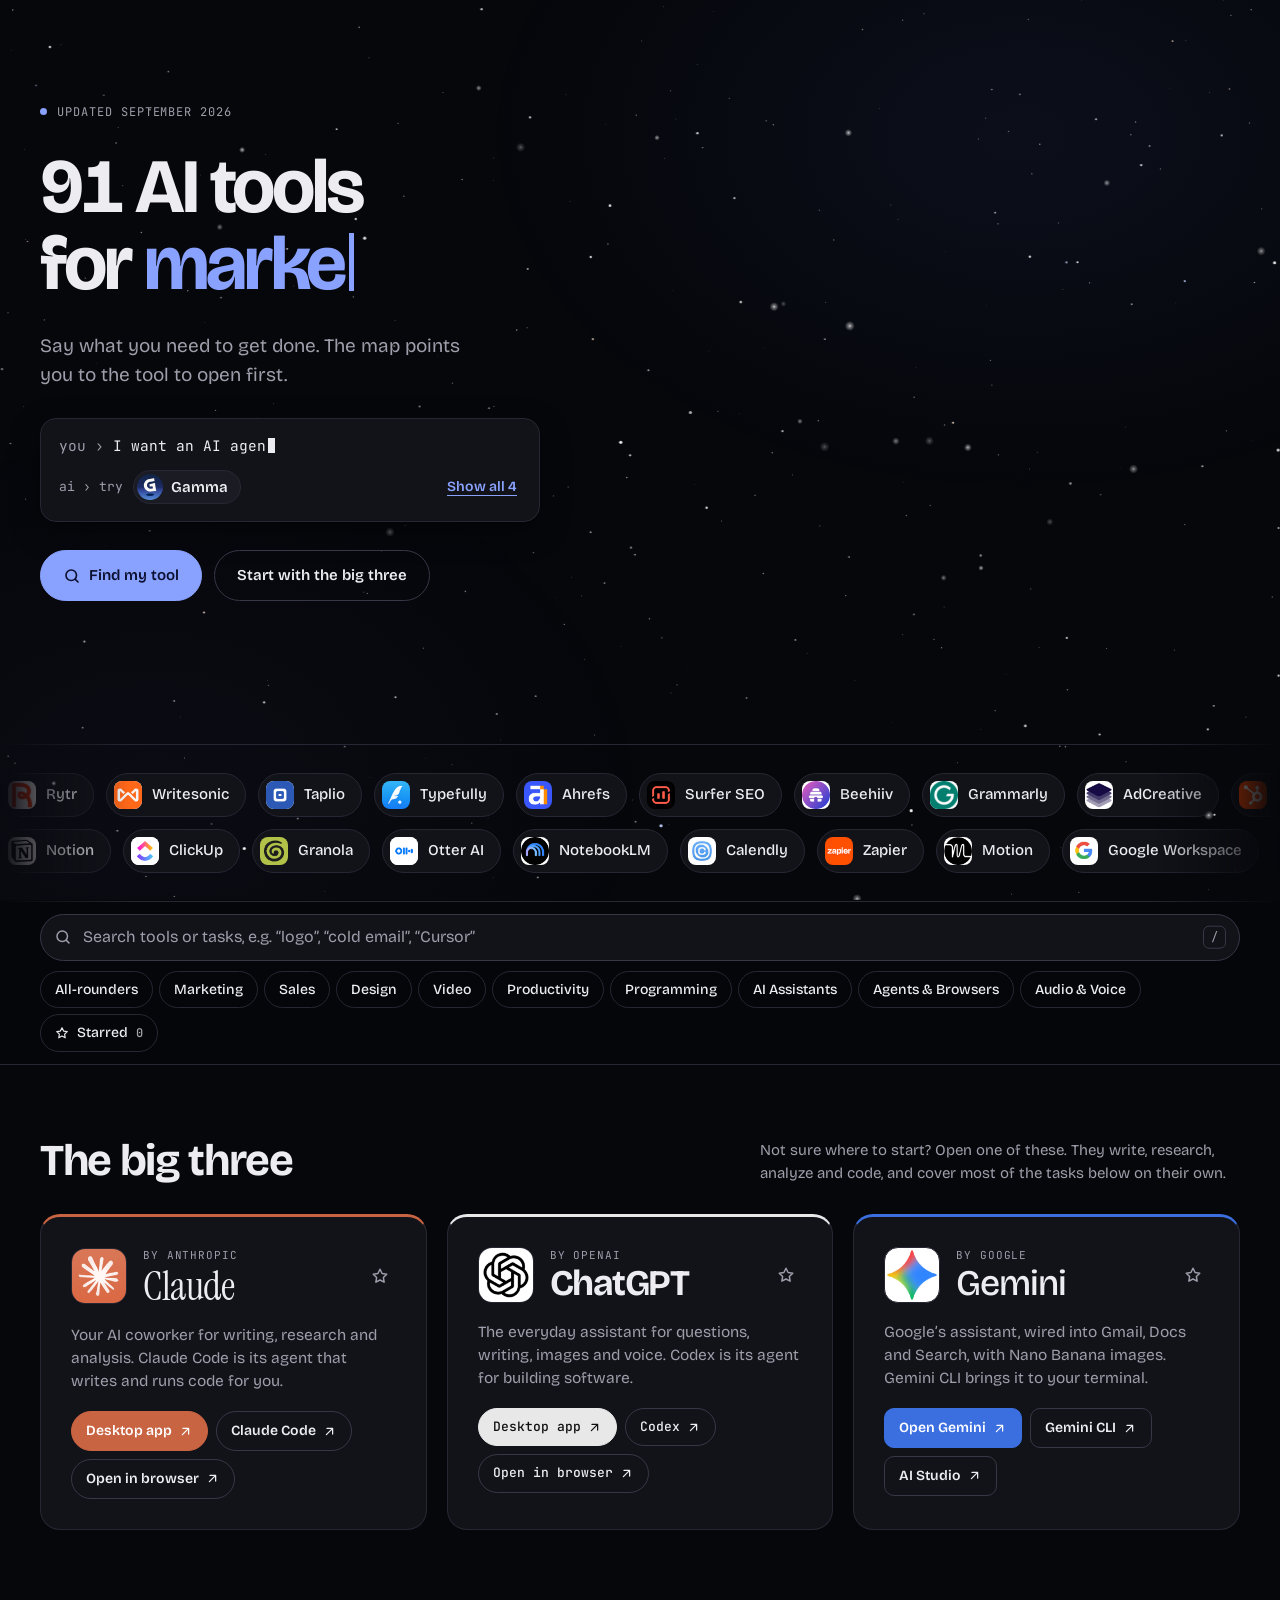
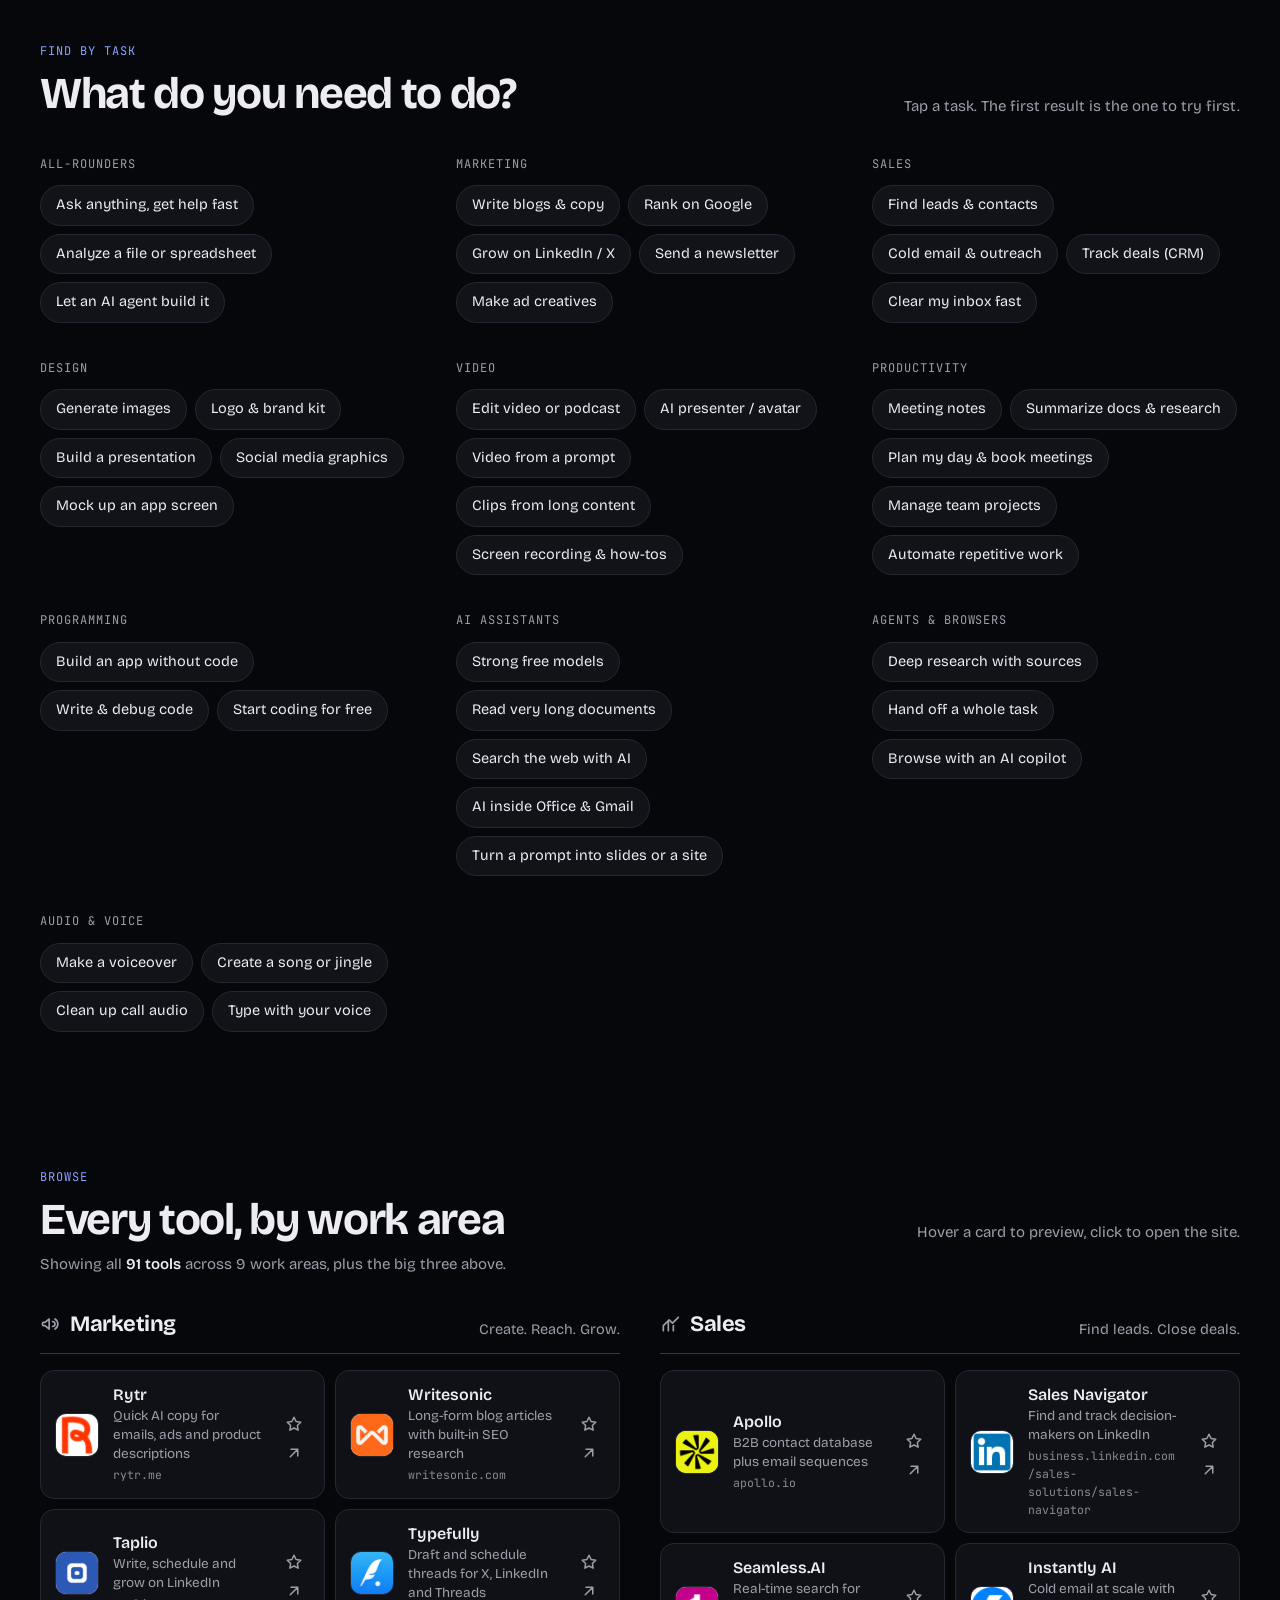
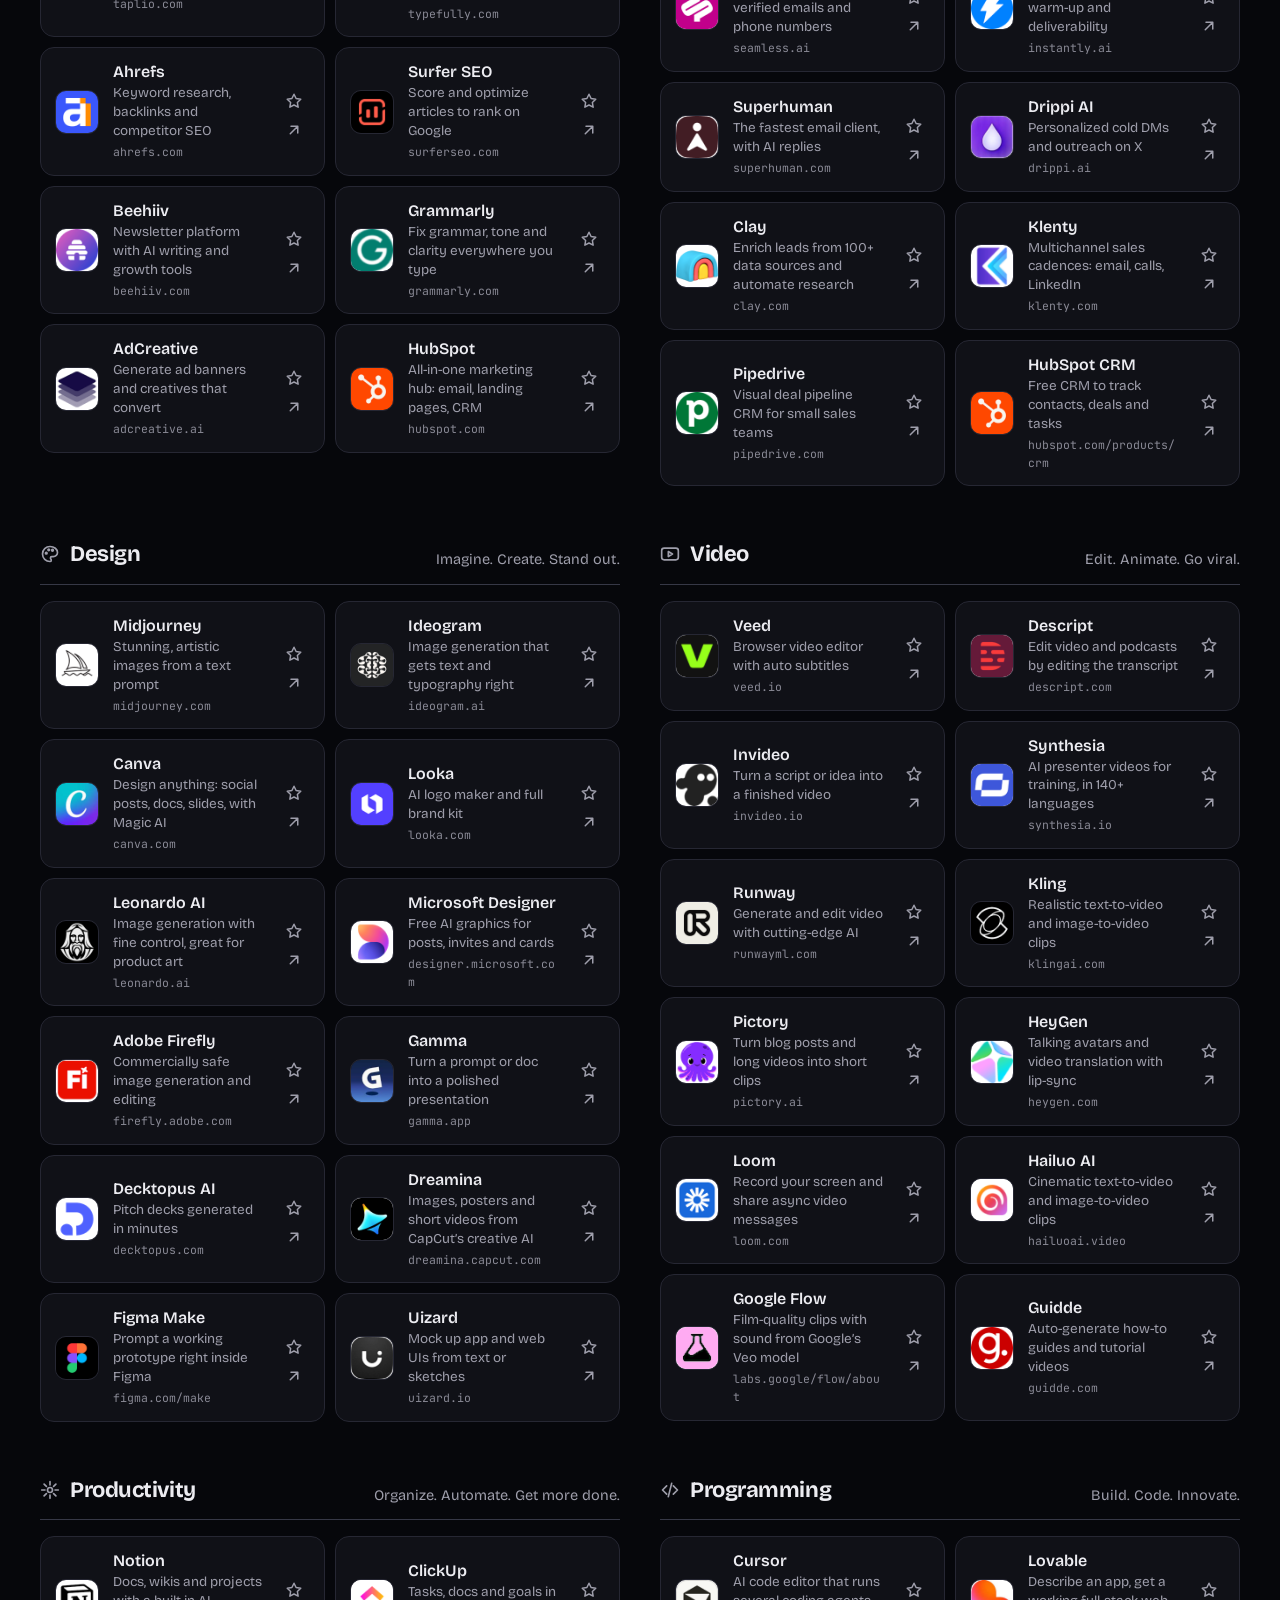
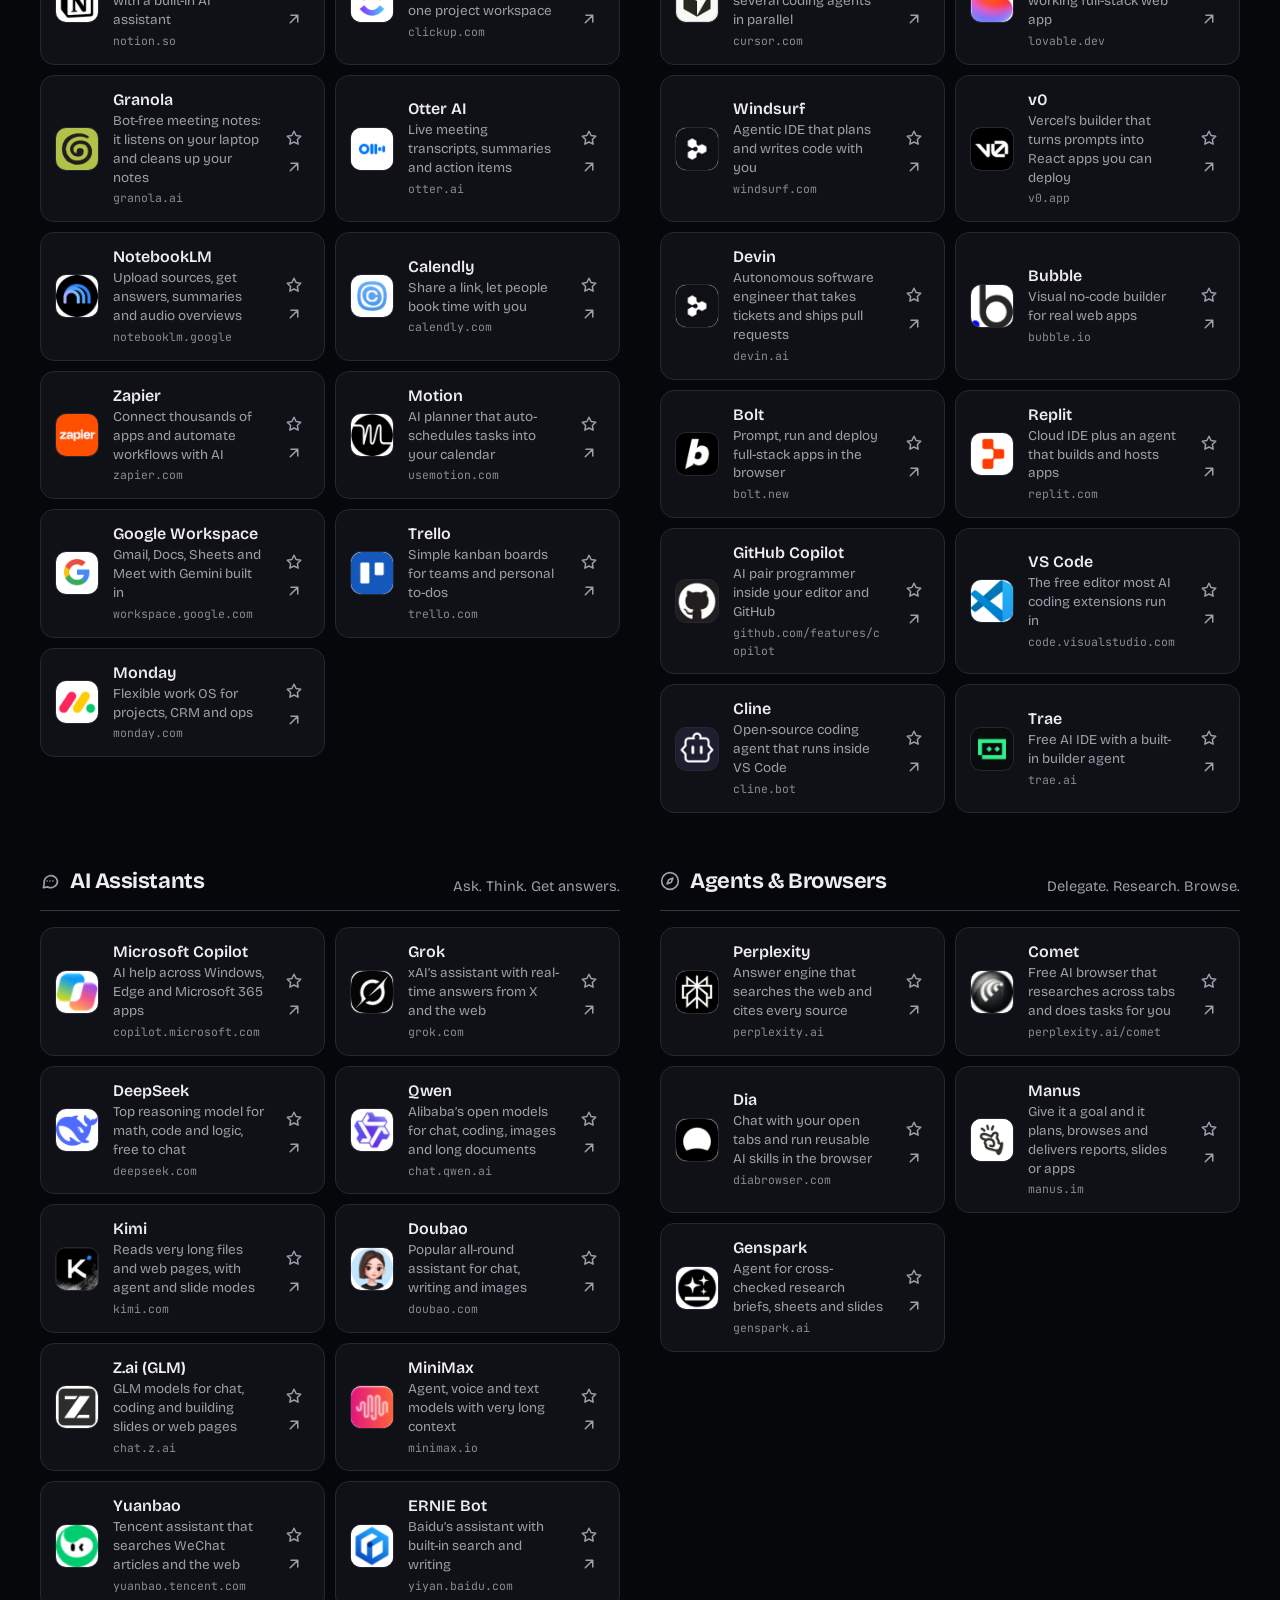
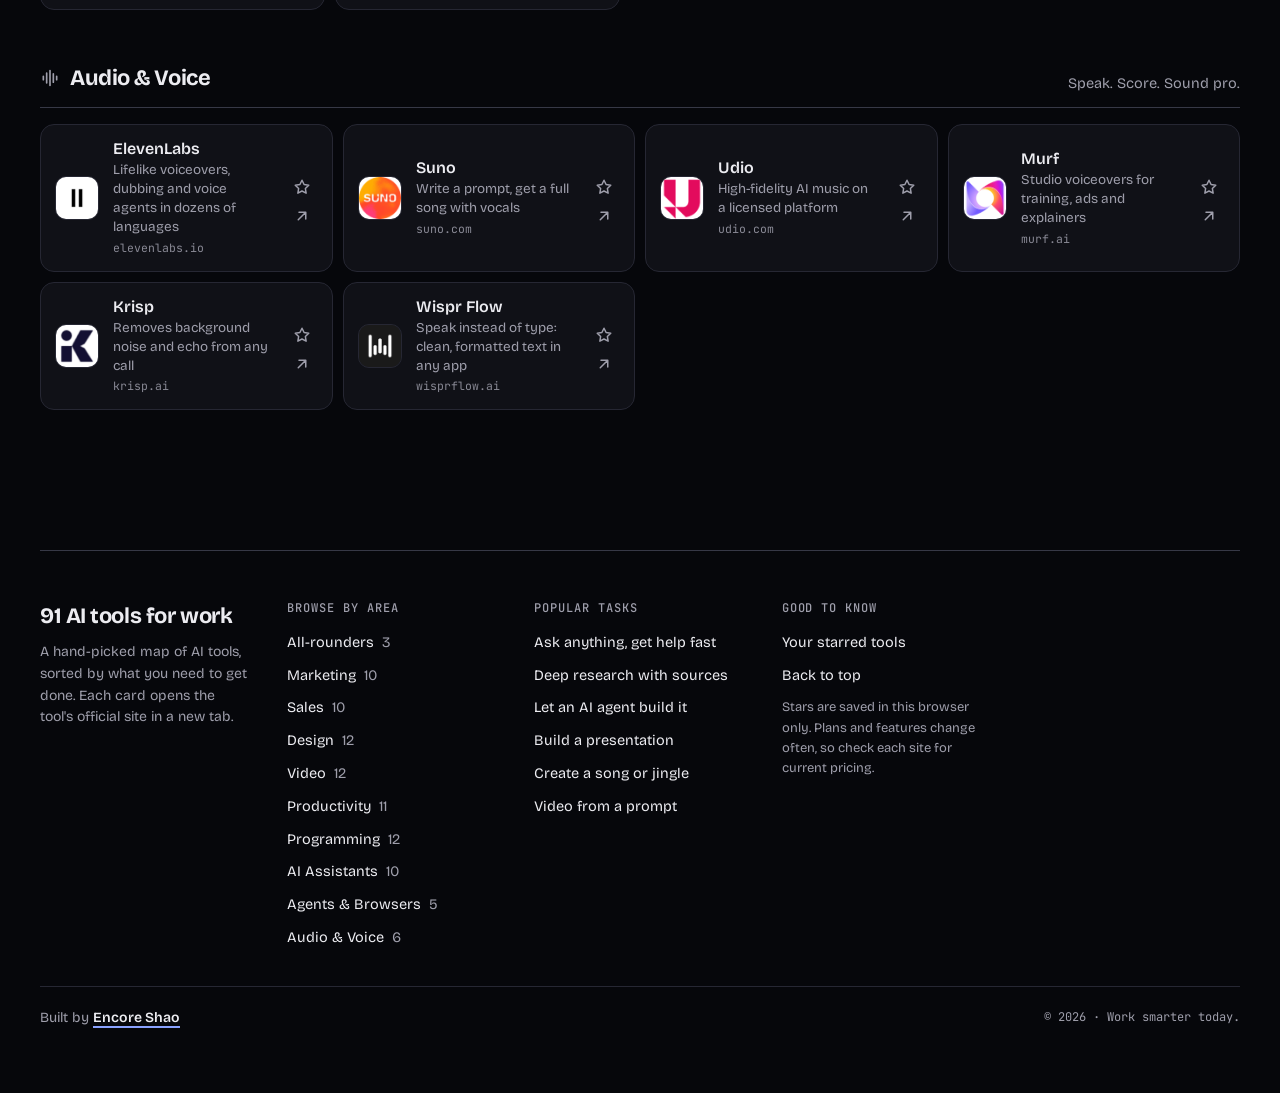
==== src/index.html @ b1090e55 "Add AI Tools for Work site A single-page map of 91 AI tools for work, grouped into work areas and ta" ====
<!doctype html>
<html lang="en">
<head>
  <meta charset="utf-8">
  <meta name="viewport" content="width=device-width, initial-scale=1, viewport-fit=cover">
  <title>AI Tools for Work</title>
  <meta name="description" content="A searchable map of AI tools for work. Pick a task, see which tool to try first, and open its site in one click.">
  <meta name="theme-color" content="#06070b">
  <meta property="og:title" content="AI Tools for Work">
  <meta property="og:description" content="A searchable map of AI tools for work, grouped by what you need to get done.">
  <meta property="og:type" content="website">
  <link rel="icon" href="data:image/svg+xml,%3Csvg xmlns='http://www.w3.org/2000/svg' viewBox='0 0 64 64'%3E%3Crect width='64' height='64' rx='14' fill='%2306070b'/%3E%3Cellipse cx='32' cy='33' rx='26' ry='8' fill='none' stroke='%238aa2ff' stroke-width='3' transform='rotate(-18 32 33)'/%3E%3Ccircle cx='32' cy='32' r='13' fill='%23ececf1'/%3E%3C/svg%3E">
  <link rel="preconnect" href="https://fonts.googleapis.com">
  <link rel="preconnect" href="https://fonts.gstatic.com" crossorigin>
  <link rel="stylesheet" href="https://fonts.googleapis.com/css2?family=Bricolage+Grotesque:opsz,wght@12..96,400;12..96,500;12..96,600;12..96,700&family=JetBrains+Mono:wght@400;500;600&family=Instrument+Serif&display=swap">
  <link rel="stylesheet" href="styles.css">
  <script type="module" src="js/main.js"></script>
</head>
<body>
  <canvas id="sky" aria-hidden="true"></canvas>
  <div class="wrap">
    <header class="hero" id="hero">
      <div class="hero-copy">
        <span class="live"><i></i>Updated September 2026</span>
        <h1 aria-label="AI tools for work"><span class="l1"><span class="n" data-count>91</span> AI tools</span><span class="line2">for <span class="w" id="hw">work</span><span class="caret" aria-hidden="true"></span></span></h1>
        <p class="lede">Say what you need to get done. The map points you to the tool to open first.</p>
        <div class="prompt" aria-live="off">
          <div class="prompt-line"><span class="who">you › </span><span id="pt">I need to build a presentation</span><span class="cur" aria-hidden="true"></span></div>
          <div class="prompt-answer on" id="pa"></div>
        </div>
        <div class="ctas">
          <button class="btn primary" type="button" data-jump="tasks-sec"><svg viewBox="0 0 24 24" fill="none" stroke="currentColor" stroke-width="2.2" stroke-linecap="round" stroke-linejoin="round" aria-hidden="true"><circle cx="11" cy="11" r="7"/><path d="m20 20-3.5-3.5"/></svg>Find my tool</button>
          <button class="btn ghost" type="button" data-jump="kings">Start with the big three</button>
        </div>
      </div>
      <div class="orbit" id="orbit-box">
        <canvas id="orbit" aria-hidden="true"></canvas>
        <a class="orbit-hit" id="orbit-hit" href="#" target="_blank" rel="noopener noreferrer" tabindex="-1" hidden><span></span></a>
      </div>
    </header>
  </div>

  <section class="marquee" aria-label="Some of the tools on this map">
    <div class="mq-row" id="mq1"></div>
    <div class="mq-row rev" id="mq2"></div>
  </section>

  <nav class="finder" aria-label="Find a tool">
    <div class="finder-inner">
      <label class="search" for="q">
        <svg viewBox="0 0 24 24" fill="none" stroke="currentColor" stroke-width="2" stroke-linecap="round" aria-hidden="true"><circle cx="11" cy="11" r="7"/><path d="m20 20-3.5-3.5"/></svg>
        <input id="q" type="search" placeholder="Search tools or tasks, e.g. “logo”, “cold email”, “Cursor”" autocomplete="off" aria-label="Search tools">
        <kbd>/</kbd>
      </label>
      <div class="cats" id="cats" role="group" aria-label="Filter by work area"></div>
    </div>
  </nav>

  <main class="wrap">
    <section class="kings" aria-labelledby="h-king" id="kings"></section>

    <section class="tasks" aria-labelledby="tasks-h" id="tasks-sec">
      <div class="section-head reveal">
        <div><span class="kicker">Find by task</span><h2 id="tasks-h">What do you need to do?</h2></div>
        <span class="hint">Tap a task. The first result is the one to try first.</span>
      </div>
      <div class="task-groups" id="tasks"></div>
    </section>

    <div class="browse-head">
      <div class="section-head reveal">
        <div><span class="kicker">Browse</span><h2>Every tool, by work area</h2></div>
        <span class="hint">Hover a card to preview, click to open the site.</span>
      </div>
    </div>
    <div class="status" id="status" aria-live="polite"></div>
    <div id="out"></div>

    <footer class="site-footer reveal" id="footer">
      <div>
        <p class="brand-line"><span data-count>91</span> AI tools for work</p>
        <p>A hand-picked map of AI tools, sorted by what you need to get done. Each card opens the tool's official site in a new tab.</p>
      </div>
      <div>
        <h3>Browse by area</h3>
        <ul id="foot-cats"></ul>
      </div>
      <div>
        <h3>Popular tasks</h3>
        <ul id="foot-tasks"></ul>
      </div>
      <div>
        <h3>Good to know</h3>
        <ul>
          <li><button type="button" data-cat="_saved">Your starred tools</button></li>
          <li><button type="button" data-top>Back to top</button></li>
        </ul>
        <p style="margin-top:10px;font-size:13px">Stars are saved in this browser only. Plans and features change often, so check each site for current pricing.</p>
      </div>
      <div class="built">
        <span>Built by <a class="ranbot" href="https://ranbot.online" target="_blank" rel="noopener noreferrer">Encore Shao</a></span>
        <span class="mono-txt">© 2026 · Work smarter today.</span>
      </div>
    </footer>
  </main>
</body>
</html>
---- src/styles.css ----
/* Layout: a calm directory set against a night sky. Neutral ink surfaces, one soft-blue accent, the tools' own logos carry the colour.
   Single deliberate dark theme: the starfield only works on a dark ground.
   Hero = intro + orbit, then the big three, tasks, and every tool grouped by work area. */
:root {
  color-scheme: dark;
  --bg: #06070b;
  --surface: #121319;
  --surface-2: #1a1b23;
  --ink: #ececf1;
  --muted: #9e9eab;
  --line: #262733;
  --line-strong: #363846;
  --accent: #8aa2ff;
  --accent-ink: #0c1030;
  --shadow: 0 1px 2px rgba(0,0,0,.35), 0 10px 30px rgba(0,0,0,.35);
  --font-display: "Bricolage Grotesque", "Segoe UI", system-ui, sans-serif;
  --font-body: "Bricolage Grotesque", "Segoe UI", system-ui, sans-serif;
  --font-serif: "Instrument Serif", Georgia, "Times New Roman", serif;
  --font-mono: "JetBrains Mono", ui-monospace, "SF Mono", Menlo, monospace;
  --r: 14px;
}
* { box-sizing: border-box; }
html { -webkit-text-size-adjust: 100%; }
img { max-width: 100%; }
[hidden] { display: none !important; }
:root { padding-top: env(safe-area-inset-top, 0px); padding-bottom: env(safe-area-inset-bottom, 0px); }
#sky {
  position: fixed; inset: 0; width: 100vw; height: 100vh; z-index: -1; pointer-events: none; display: block;
  background: radial-gradient(60vmax 40vmax at 80% 15%, rgba(70,90,170,.10), transparent 70%),
              radial-gradient(55vmax 40vmax at 12% 88%, rgba(90,70,140,.07), transparent 70%);
}
body {
  margin: 0;
  background: var(--bg); color: var(--ink);
  font-family: var(--font-body); font-size: 16px; line-height: 1.55;
  padding-inline: 16px; padding-block: 0 64px;
}
.wrap { max-width: 1200px; margin: 0 auto; }
a { color: inherit; }
:focus-visible { outline: 2px solid var(--accent); outline-offset: 3px; border-radius: 8px; }
.kicker, .live, .task-group .lbl, .site-footer h3, .king-card .by {
  font-family: var(--font-mono); font-size: 12px; letter-spacing: .08em; text-transform: uppercase;
}

/* Hero */
header.hero {
  position: relative; padding-block: 72px 112px;
  display: grid; grid-template-columns: minmax(0, 1fr) minmax(0, 1fr); gap: 56px; align-items: center;
}
.hero-copy { display: grid; gap: 28px; min-width: 0; }
.live { justify-self: start; display: inline-flex; align-items: center; gap: 10px; color: var(--muted); }
.live i { width: 7px; height: 7px; border-radius: 50%; background: var(--accent); }
h1 {
  font-family: var(--font-display); font-weight: 700; margin: 0;
  font-size: clamp(42px, 6vw, 84px); line-height: 1; letter-spacing: -.04em;
  font-variation-settings: "opsz" 96;
}
h1 .l1, h1 .line2 { display: block; white-space: nowrap; }
h1 .n { font-variant-numeric: tabular-nums; }
h1 .w { color: var(--accent); }
h1 .caret { display: inline-block; width: .06em; height: .75em; margin-left: .06em; vertical-align: -.02em; background: var(--accent); animation: blink 1.1s steps(1) infinite; }
@keyframes blink { 50% { opacity: 0; } }
.lede { max-width: 38ch; color: var(--muted); font-size: clamp(17px, 1.5vw, 19px); margin: 0; }

.prompt {
  display: grid; gap: 12px; max-width: 500px; padding: 16px 18px; border-radius: 16px;
  background: var(--surface); border: 1px solid var(--line); box-shadow: var(--shadow);
}
.prompt-line { font-family: var(--font-mono); font-size: 14.5px; min-height: 1.5em; overflow-wrap: anywhere; }
.prompt-line .who { color: var(--muted); }
.prompt-line .cur { display: inline-block; width: 7px; height: 1.05em; vertical-align: -.18em; background: var(--ink); margin-left: 2px; animation: blink 1.1s steps(1) infinite; }
.prompt-answer { display: flex; align-items: center; gap: 10px; flex-wrap: wrap; min-height: 36px; opacity: 0; transform: translateY(4px); transition: opacity .3s, transform .3s; }
.prompt-answer.on { opacity: 1; transform: none; }
.prompt-answer .arrow { font-family: var(--font-mono); color: var(--muted); font-size: 13px; }
.prompt-answer .chip { display: inline-flex; align-items: center; gap: 8px; font-weight: 600; font-size: 15px; padding: 3px 12px 3px 3px; border-radius: 999px; background: var(--surface-2); border: 1px solid var(--line); }
.prompt-answer .chip img { width: 26px; height: 26px; border-radius: 50%; background: #fff; }
.prompt-answer .show { margin-left: auto; font: inherit; font-size: 14px; font-weight: 600; cursor: pointer; color: var(--accent); background: none; border: 0; padding: 6px 4px; text-decoration: underline; text-underline-offset: 4px; }

.ctas { display: flex; gap: 12px; flex-wrap: wrap; }
.btn { font: inherit; font-weight: 600; font-size: 15px; cursor: pointer; border-radius: 999px; padding: 13px 22px; text-decoration: none; display: inline-flex; align-items: center; gap: 8px; transition: background-color .2s, border-color .2s, color .2s; }
.btn svg { width: 18px; height: 18px; }
.btn.primary { color: var(--accent-ink); background: var(--accent); border: 1px solid var(--accent); }
.btn.primary:hover { background: color-mix(in srgb, var(--accent) 88%, var(--ink)); }
.btn.ghost { color: var(--ink); background: transparent; border: 1px solid var(--line-strong); }
.btn.ghost:hover { border-color: var(--ink); }

.orbit { position: relative; aspect-ratio: 1 / 1; width: 100%; max-width: 560px; justify-self: center; }
.orbit canvas { position: absolute; inset: 0; width: 100%; height: 100%; display: block; }
.orbit-hit { position: absolute; transform: translate(-50%, -50%); border-radius: 30%; cursor: pointer; }
.orbit-hit span {
  position: absolute; left: 50%; top: calc(100% + 8px); transform: translateX(-50%); white-space: nowrap;
  font-family: var(--font-mono); font-size: 12px; font-weight: 600; color: var(--surface); background: var(--ink);
  border-radius: 6px; padding: 4px 9px; pointer-events: none;
}
.orbit-hit span::after { content: " ↗"; }
.scroll-cue {
  position: absolute; left: 50%; bottom: 28px; transform: translateX(-50%);
  display: inline-flex; flex-direction: column; align-items: center; gap: 10px;
  font-family: var(--font-mono); font-size: 11px; letter-spacing: .12em; text-transform: uppercase; color: var(--muted);
  background: none; border: 0; cursor: pointer; transition: color .2s;
}
.scroll-cue:hover { color: var(--ink); }
.scroll-cue span { width: 20px; height: 32px; border: 1.5px solid currentColor; border-radius: 12px; position: relative; }
.scroll-cue span::after { content: ""; position: absolute; left: 50%; top: 6px; width: 3px; height: 6px; margin-left: -1.5px; border-radius: 2px; background: currentColor; animation: wheel 1.8s ease-in-out infinite; }
@keyframes wheel { 0% { transform: translateY(0); opacity: 1; } 80% { transform: translateY(10px); opacity: 0; } 100% { opacity: 0; } }

/* Logo strip */
.marquee { margin-inline: -16px; padding-block: 28px; display: grid; gap: 12px; overflow: hidden; border-block: 1px solid var(--line);
  mask-image: linear-gradient(90deg, transparent, #000 10%, #000 90%, transparent); -webkit-mask-image: linear-gradient(90deg, transparent, #000 10%, #000 90%, transparent); }
.mq-row { display: flex; gap: 12px; width: max-content; animation: mq 70s linear infinite; }
.mq-row.rev { animation-direction: reverse; animation-duration: 80s; }
.marquee:hover .mq-row { animation-play-state: paused; }
@keyframes mq { to { transform: translateX(-50%); } }
.mq-item {
  display: inline-flex; align-items: center; gap: 10px; padding: 7px 16px 7px 7px; border-radius: 999px;
  background: var(--surface); border: 1px solid var(--line); text-decoration: none; white-space: nowrap;
  font-weight: 500; font-size: 15px; transition: border-color .2s;
}
.mq-item:hover { border-color: var(--ink); }
.mq-item img { width: 28px; height: 28px; border-radius: 8px; background: #fff; }

/* Finder */
.finder {
  position: sticky; top: env(safe-area-inset-top, 0px); z-index: 5;
  background: color-mix(in srgb, var(--bg) 96%, transparent);
  border-bottom: 1px solid var(--line);
  margin-inline: -16px; padding: 12px 16px;
}
.finder-inner { max-width: 1200px; margin: 0 auto; display: flex; gap: 10px; flex-wrap: wrap; align-items: center; }
.search { flex: 1 1 280px; position: relative; min-width: 0; }
.search input {
  width: 100%; font: inherit; font-size: 16px; color: var(--ink);
  background: var(--surface); border: 1px solid var(--line-strong); border-radius: 999px;
  padding: 10px 44px 10px 42px; transition: border-color .2s;
}
.search input::placeholder { color: var(--muted); }
.search input:focus { outline: none; border-color: var(--accent); }
.search svg { position: absolute; left: 14px; top: 50%; transform: translateY(-50%); width: 18px; height: 18px; color: var(--muted); }
.search kbd { position: absolute; right: 14px; top: 50%; transform: translateY(-50%); font-family: var(--font-mono); font-size: 12px; color: var(--muted); border: 1px solid var(--line-strong); border-radius: 6px; padding: 1px 7px; }
.cats { display: flex; gap: 6px; flex-wrap: wrap; }
.pill {
  font: inherit; font-size: 14px; font-weight: 500; cursor: pointer; color: var(--ink);
  background: transparent; border: 1px solid var(--line); border-radius: 999px;
  padding: 7px 14px; display: inline-flex; align-items: center; gap: 8px;
  transition: border-color .2s, background-color .2s, color .2s;
}
.pill:hover { border-color: var(--ink); }
.pill svg { width: 14px; height: 14px; }
.pill[aria-pressed="true"] { background: var(--ink); color: var(--bg); border-color: var(--ink); }
.pill .count { font-family: var(--font-mono); font-size: 12px; opacity: .7; }

/* Section heads */
section.tasks { padding-block: 112px 24px; scroll-margin-top: 60px; }
.section-head { display: flex; align-items: end; justify-content: space-between; gap: 12px 24px; flex-wrap: wrap; margin-bottom: 36px; }
.kicker { display: block; color: var(--accent); margin-bottom: 10px; }
h2 { font-family: var(--font-display); font-weight: 700; font-size: clamp(28px, 4vw, 44px); line-height: 1.1; margin: 0; letter-spacing: -.03em; text-wrap: balance; }
.hint { color: var(--muted); font-size: 15px; max-width: 36ch; }

/* Task picker */
.task-groups { display: grid; grid-template-columns: repeat(auto-fit, minmax(min(100%, 340px), 1fr)); gap: 36px 48px; }
.task-group { display: flex; flex-wrap: wrap; gap: 8px; align-items: center; align-content: start; min-width: 0; }
.task-group .lbl { color: var(--muted); width: 100%; margin-bottom: 4px; }
.task {
  font: inherit; font-size: 14.5px; cursor: pointer; color: var(--ink);
  background: var(--surface); border: 1px solid var(--line); border-radius: 999px;
  padding: 8px 15px; transition: background-color .2s, border-color .2s, color .2s;
}
.task:hover { border-color: var(--ink); }
.task[aria-pressed="true"] { background: var(--ink); color: var(--bg); border-color: var(--ink); }

/* Status */
.browse-head { padding-block: 112px 0; }
.browse-head .section-head { margin-bottom: 8px; }
.status { display: flex; flex-wrap: wrap; gap: 10px; align-items: center; padding-block: 0 20px; min-height: 40px; scroll-margin-top: 90px; }
.status p { margin: 0; color: var(--muted); font-size: 15px; }
.status p b { color: var(--ink); font-weight: 600; }
.clear { font: inherit; font-size: 14px; cursor: pointer; color: var(--accent); background: none; border: 0; padding: 4px 6px; text-decoration: underline; text-underline-offset: 3px; }

/* Work-area groups */
.board { display: grid; grid-template-columns: repeat(auto-fit, minmax(min(100%, 540px), 1fr)); gap: 56px 40px; padding-top: 16px; }
.board > .panel:last-child:nth-child(odd) { grid-column: 1 / -1; }
.panel { min-width: 0; }
.panel-head { display: flex; align-items: baseline; justify-content: space-between; gap: 6px 16px; flex-wrap: wrap; margin-bottom: 16px; padding-bottom: 12px; border-bottom: 1px solid var(--line-strong); }
.badge { display: inline-flex; align-items: center; gap: 10px; margin: 0; font-family: var(--font-display); font-weight: 700; font-size: 22px; letter-spacing: -.02em; color: var(--ink); }
.badge svg { width: 20px; height: 20px; color: var(--muted); }
.tagline { color: var(--muted); font-size: 14.5px; }
.grid { display: grid; grid-template-columns: repeat(auto-fill, minmax(min(100%, 240px), 1fr)); gap: 10px; }
.results .grid { grid-template-columns: repeat(auto-fill, minmax(min(100%, 290px), 1fr)); gap: 12px; }

/* Tool card */
.tool {
  position: relative; display: grid; grid-template-columns: 44px 1fr auto; gap: 14px; align-items: center;
  padding: 14px; border-radius: var(--r); background: color-mix(in srgb, var(--surface) 92%, transparent); border: 1px solid var(--line);
  text-decoration: none; cursor: pointer; min-width: 0;
  transition: border-color .2s, transform .2s ease-out, box-shadow .2s;
}
.tool:hover { border-color: var(--line-strong); transform: translateY(-2px); box-shadow: var(--shadow); }
.mono {
  width: 44px; height: 44px; border-radius: 11px; display: grid; place-items: center;
  font-weight: 700; font-size: 15px; color: var(--muted); background: var(--surface-2);
  position: relative; overflow: hidden; border: 1px solid var(--line);
}
.mono img { position: absolute; inset: 0; width: 100%; height: 100%; object-fit: cover; background: #ffffff; }
.tool-body { min-width: 0; display: grid; gap: 2px; }
.tool-name { font-weight: 600; font-size: 16px; line-height: 1.25; display: flex; gap: 8px; align-items: center; flex-wrap: wrap; }
.tool-blurb { color: var(--muted); font-size: 13.5px; line-height: 1.4; }
.tool-url { font-family: var(--font-mono); font-size: 11.5px; color: var(--muted); opacity: .85; overflow-wrap: anywhere; }
.tool-side { display: flex; flex-direction: column; align-items: center; gap: 4px; }
.go { width: 18px; height: 18px; color: var(--muted); transition: color .2s, transform .2s; }
.tool:hover .go { color: var(--ink); transform: translate(2px, -2px); }
.star {
  position: relative; z-index: 2; width: 32px; height: 32px; display: grid; place-items: center;
  background: none; border: 0; border-radius: 8px; cursor: pointer; color: var(--muted); transition: color .2s, background-color .2s;
}
.star:hover { color: var(--ink); background: var(--surface-2); }
.star[aria-pressed="true"] { color: var(--accent); }
.star svg { width: 18px; height: 18px; }
.star[aria-pressed="true"] svg { fill: currentColor; }
.pick { font-family: var(--font-mono); font-size: 10.5px; font-weight: 600; letter-spacing: .06em; text-transform: uppercase; color: var(--accent-ink); background: var(--accent); border-radius: 5px; padding: 2px 7px; }
.cat-tag { font-family: var(--font-mono); font-size: 10.5px; letter-spacing: .06em; text-transform: uppercase; color: var(--muted); border: 1px solid var(--line); border-radius: 5px; padding: 1px 6px; }
.tool.first { border-color: var(--accent); }

.empty { border: 1px dashed var(--line-strong); border-radius: 18px; padding: 32px; text-align: center; color: var(--muted); }
.empty h3 { color: var(--ink); font-size: 20px; margin: 0 0 6px; }
.empty p { margin: 0; }
.empty .row { display: flex; gap: 8px; justify-content: center; flex-wrap: wrap; margin-top: 16px; }

/* The big three */
.kings { padding-block: 72px 0; scroll-margin-top: 110px; }
.kings-frame { display: grid; gap: 28px; }
.kings-head { display: flex; align-items: end; justify-content: space-between; gap: 10px 24px; flex-wrap: wrap; }
.kings-head .badge { font-size: clamp(28px, 4vw, 44px); letter-spacing: -.03em; }
.kings-head .badge svg { display: none; }
.kings-head p { margin: 0; color: var(--muted); font-size: 15px; max-width: 48ch; }
.king-grid { display: grid; grid-template-columns: repeat(auto-fit, minmax(min(100%, 320px), 1fr)); gap: 20px; perspective: 1200px; }
.king-card {
  --kc: var(--accent);
  position: relative; display: grid; gap: 18px; align-content: start; padding: clamp(22px, 2.6vw, 30px); border-radius: 20px; min-width: 0;
  background: var(--surface); border: 1px solid var(--line); border-top: 3px solid var(--kc);
  transform: rotateX(var(--rx, 0deg)) rotateY(var(--ry, 0deg));
  transition: box-shadow .25s, border-color .25s, transform .35s ease-out;
}
.king-card:hover { box-shadow: var(--shadow); }
.king-card.tilting { transition: box-shadow .25s, border-color .25s, transform .08s linear; }
.k-top { display: grid; grid-template-columns: 56px 1fr auto; gap: 16px; align-items: center; }
.k-logo { width: 56px; height: 56px; border-radius: 14px; overflow: hidden; background: #ffffff; display: block; border: 1px solid var(--line); }
.k-logo img { width: 100%; height: 100%; display: block; }
.k-title { display: grid; gap: 2px; min-width: 0; }
.king-card .by { color: var(--muted); font-size: 11px; }
.k-name { text-decoration: none; font-size: clamp(28px, 3vw, 36px); line-height: 1; color: var(--ink); }
.k-name:hover { text-decoration: underline; text-underline-offset: 5px; text-decoration-thickness: 2px; }
.k-blurb { margin: 0; font-size: 15.5px; line-height: 1.5; color: var(--muted); max-width: 52ch; }
.k-links { display: flex; flex-wrap: wrap; gap: 8px; }
.k-link { display: inline-flex; align-items: center; gap: 6px; font-weight: 600; font-size: 14px; text-decoration: none; border-radius: 999px; padding: 8px 14px; color: var(--ink); border: 1px solid var(--line-strong); transition: border-color .2s, background-color .2s; }
.k-link:hover { border-color: var(--ink); }
.k-link svg { width: 15px; height: 15px; }
.k-link.main { background: var(--kc); color: #ffffff; border-color: var(--kc); }
.k-link.main:hover { background: color-mix(in srgb, var(--kc) 85%, #000); border-color: color-mix(in srgb, var(--kc) 85%, #000); }
/* Each of the three keeps one brand cue: its colour on the top rule and main button, and its type */
.k-claude { --kc: #c96442; }
.k-claude .k-name { font-family: var(--font-serif); font-weight: 400; letter-spacing: -.01em; font-size: clamp(32px, 3.4vw, 40px); }
.k-chatgpt { --kc: #e8e8e8; }
.k-chatgpt .k-link.main { color: #111; }
.k-chatgpt .k-name { font-weight: 700; letter-spacing: -.04em; }
.k-chatgpt .k-link { font-family: var(--font-mono); font-weight: 500; font-size: 13px; }
.k-gemini { --kc: #3b6fe0; }
.k-gemini .k-name { font-weight: 500; letter-spacing: -.03em; }
.k-gemini .k-link { border-radius: 10px; }
.king-card .star[aria-pressed="true"] { color: var(--kc); }

/* Footer */
.site-footer {
  margin-top: 140px; padding-block: 48px 0; border-top: 1px solid var(--line-strong);
  display: grid; gap: 36px; grid-template-columns: repeat(auto-fit, minmax(min(100%, 210px), 1fr));
}
.site-footer h3 { color: var(--muted); margin: 0 0 12px; font-weight: 500; }
.site-footer p { margin: 0; color: var(--muted); font-size: 14px; max-width: 40ch; }
.site-footer ul { list-style: none; margin: 0; padding: 0; display: grid; gap: 8px; }
.site-footer li a, .site-footer li button { font: inherit; font-size: 14.5px; color: var(--ink); background: none; border: 0; padding: 0; cursor: pointer; text-decoration: none; display: inline-flex; align-items: center; gap: 8px; transition: color .2s; }
.site-footer li a:hover, .site-footer li button:hover { color: var(--accent); }
.site-footer .brand-line { font-family: var(--font-display); font-weight: 700; font-size: 22px; letter-spacing: -.02em; margin: 0 0 8px; color: var(--ink); }
.built {
  grid-column: 1 / -1; border-top: 1px solid var(--line); padding-top: 20px;
  display: flex; justify-content: space-between; align-items: center; gap: 12px; flex-wrap: wrap; font-size: 14px; color: var(--muted);
}
.built a.ranbot { font-weight: 600; color: var(--ink); text-decoration: underline; text-decoration-color: var(--accent); text-decoration-thickness: 2px; text-underline-offset: 4px; }
.built a.ranbot:hover { color: var(--accent); }
.built .mono-txt { font-family: var(--font-mono); font-size: 12px; }

@media (max-width: 900px) {
  header.hero { grid-template-columns: 1fr; padding-block: 32px 96px; gap: 24px; }
  .orbit { max-width: 420px; order: -1; }
}
@media (max-width: 520px) {
  .search kbd { display: none; }
  .search input { padding-right: 16px; }
  .finder .cats { overflow-x: auto; flex-wrap: nowrap; width: 100%; padding-bottom: 2px; scrollbar-width: none; }
  .finder .cats .pill { flex: 0 0 auto; }
  .orbit { max-width: 330px; }
  .prompt-answer .show { margin-left: 0; }
  .scroll-cue { display: none; }
  header.hero { padding-bottom: 56px; }
}

/* Motion: scroll reveal where supported; everything is readable without it */
@media (prefers-reduced-motion: no-preference) {
  @supports (animation-timeline: view()) {
    .reveal { animation: reveal linear both; animation-timeline: view(); animation-range: entry 0% cover 25%; }
    @keyframes reveal { from { opacity: .3; transform: translateY(40px); } to { opacity: 1; transform: none; } }
  }
  .results .tool { animation: rise .4s ease-out both; }
  @keyframes rise { from { transform: translateY(6px); } to { transform: none; } }
}
@media (prefers-reduced-motion: reduce) {
  h1 .caret, .prompt-line .cur, .mq-row, .scroll-cue span::after { animation: none !important; }
  .marquee { overflow-x: auto; }
}
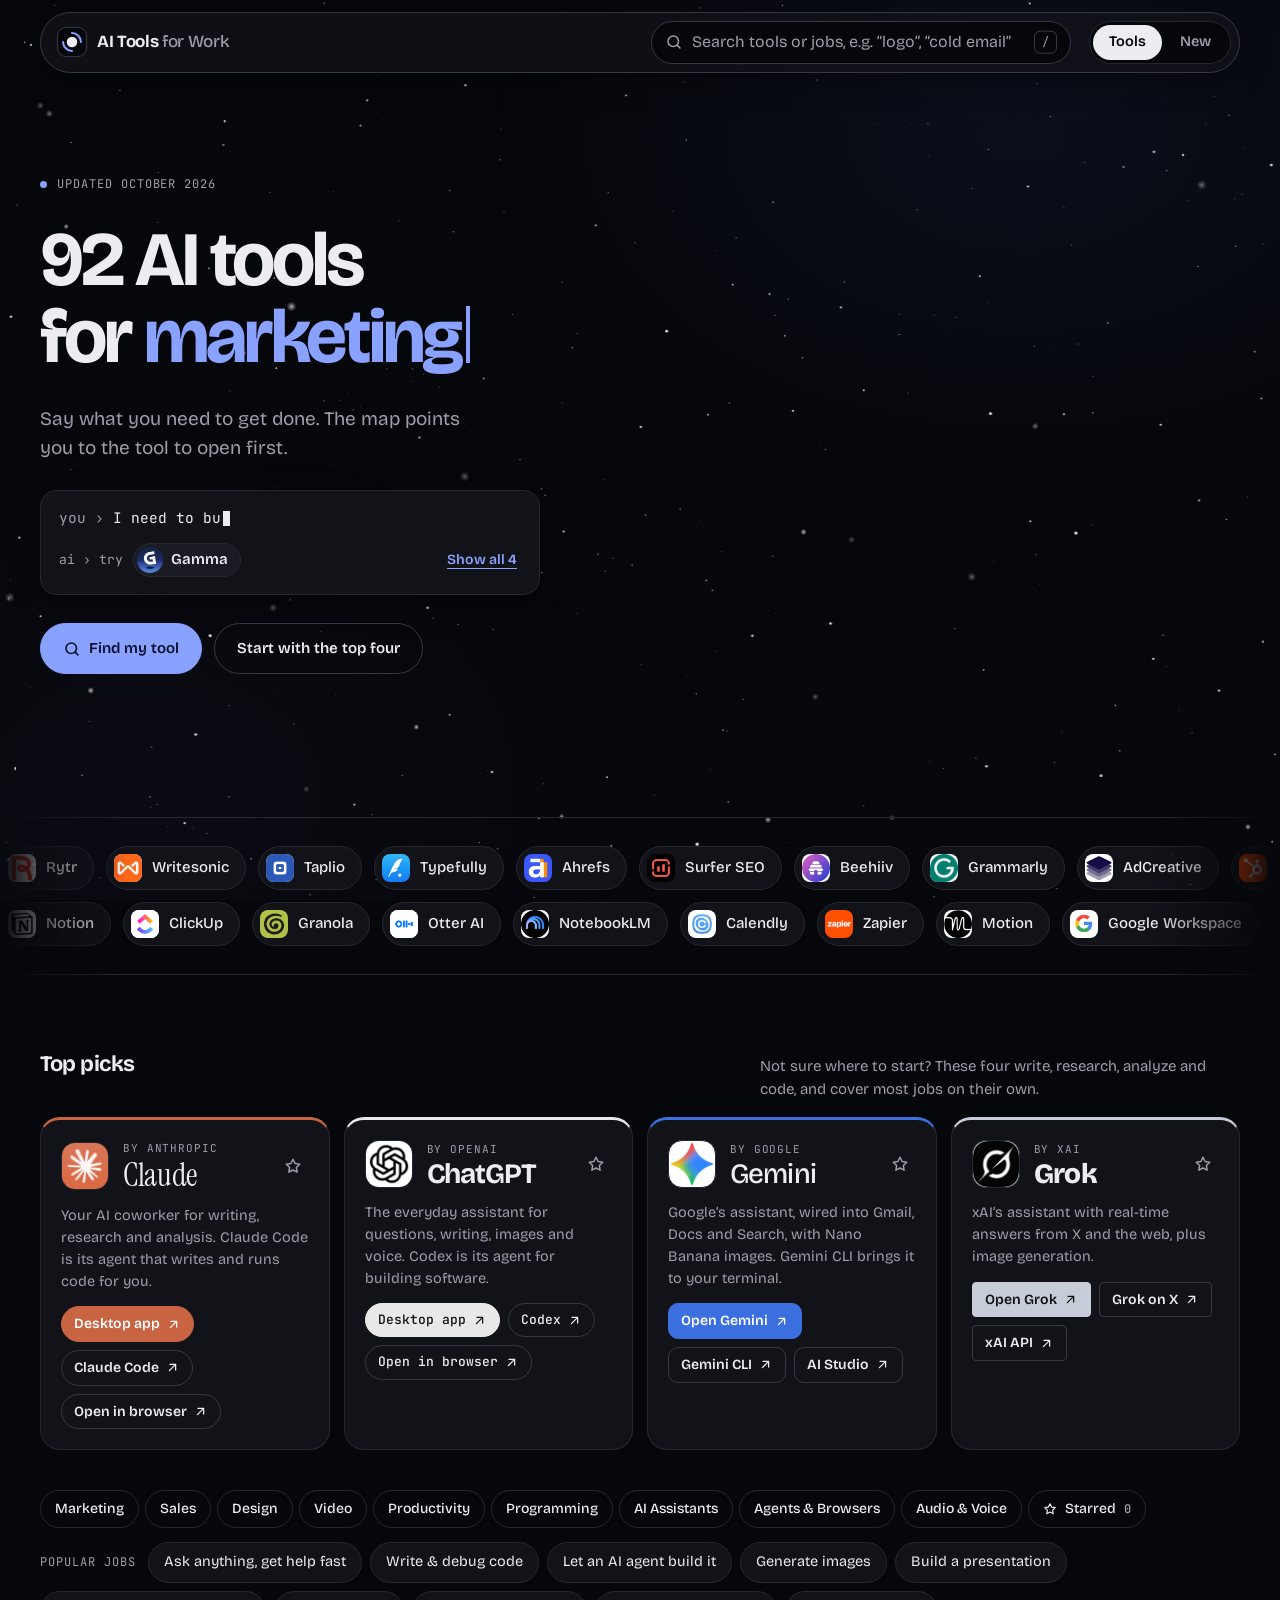
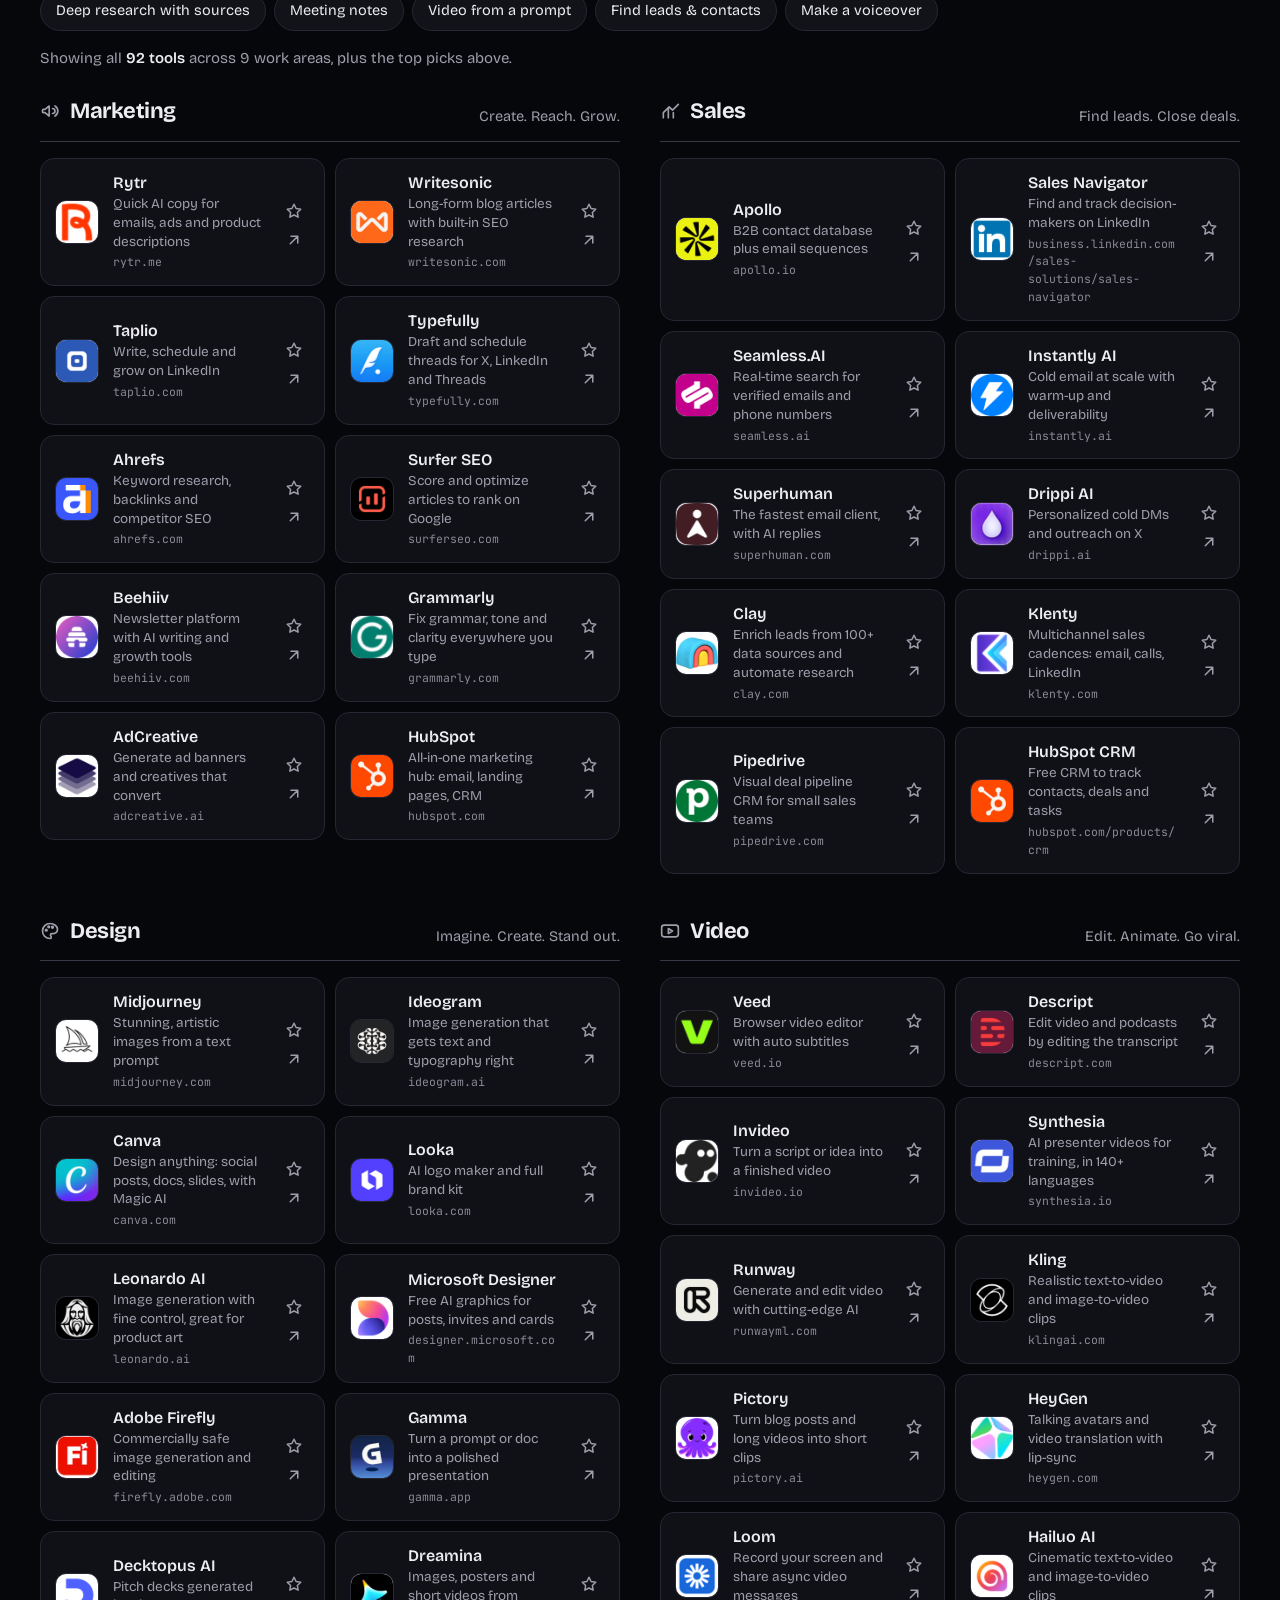
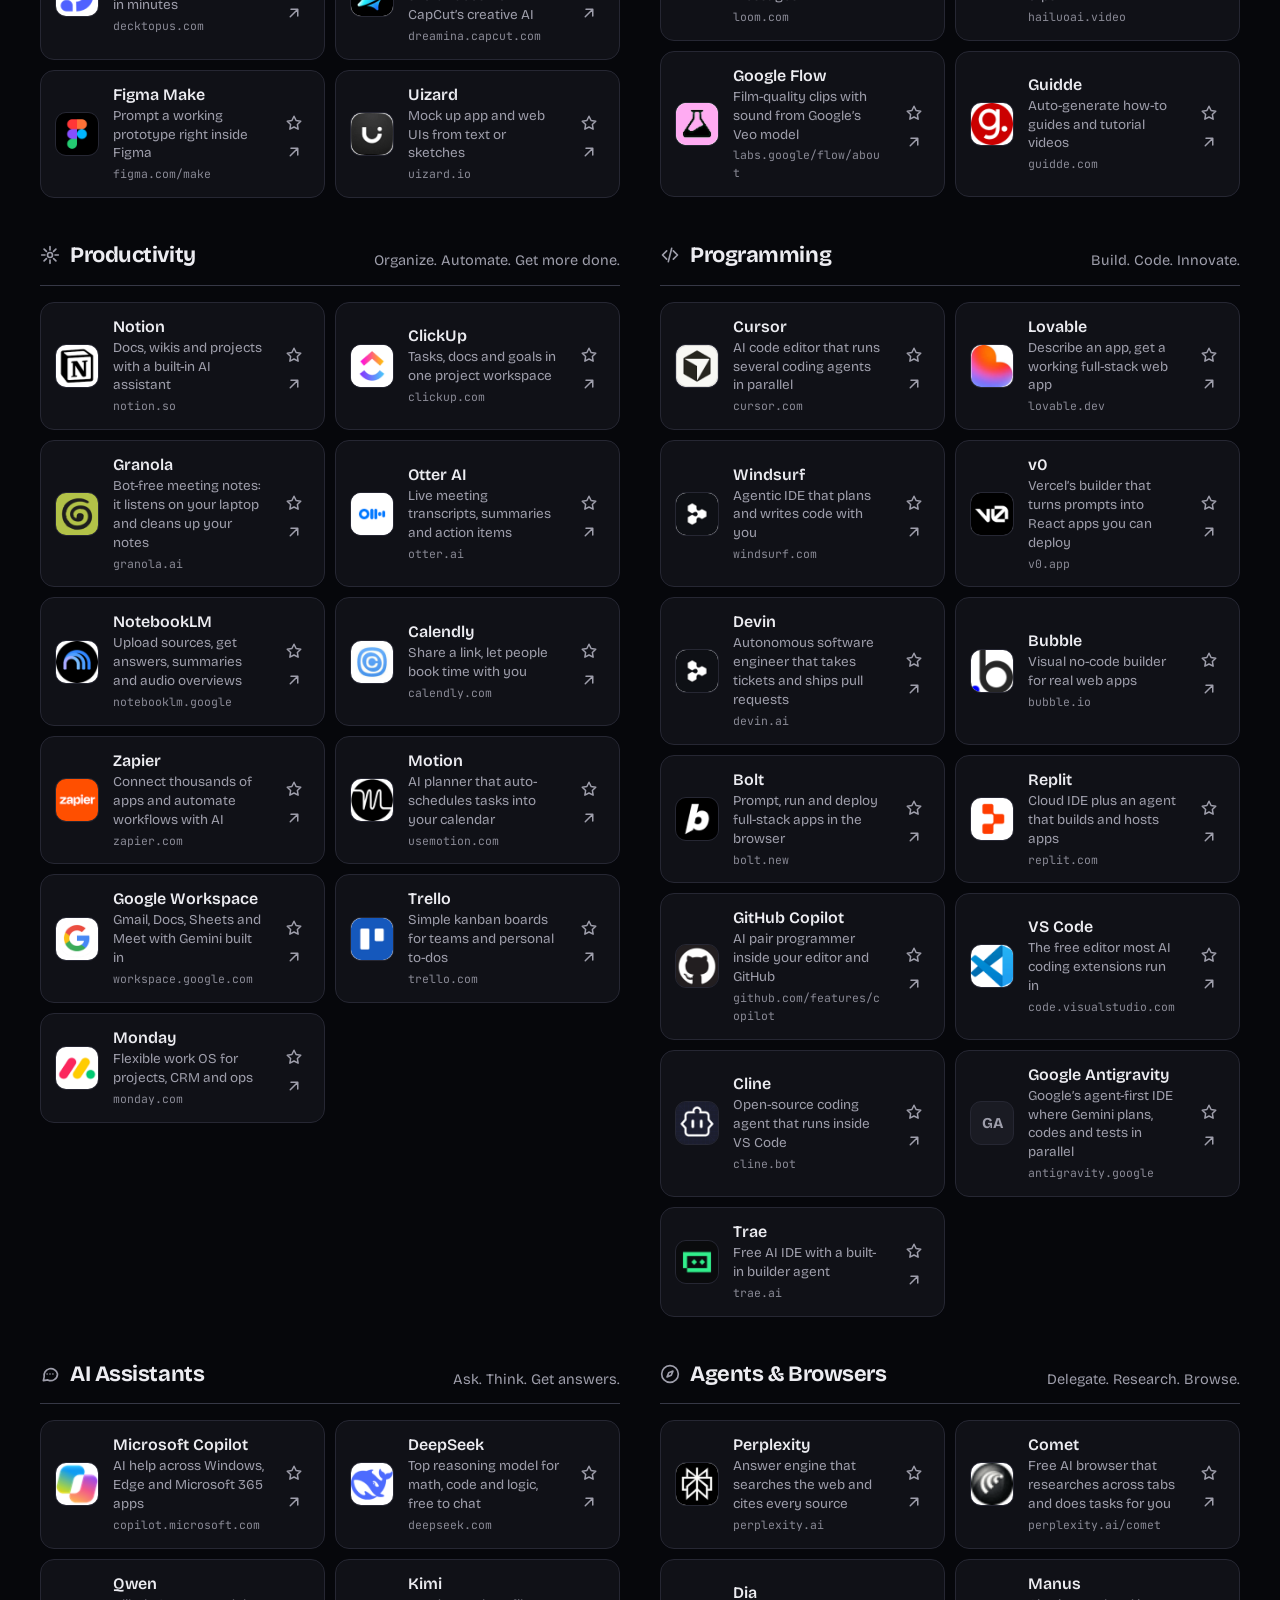
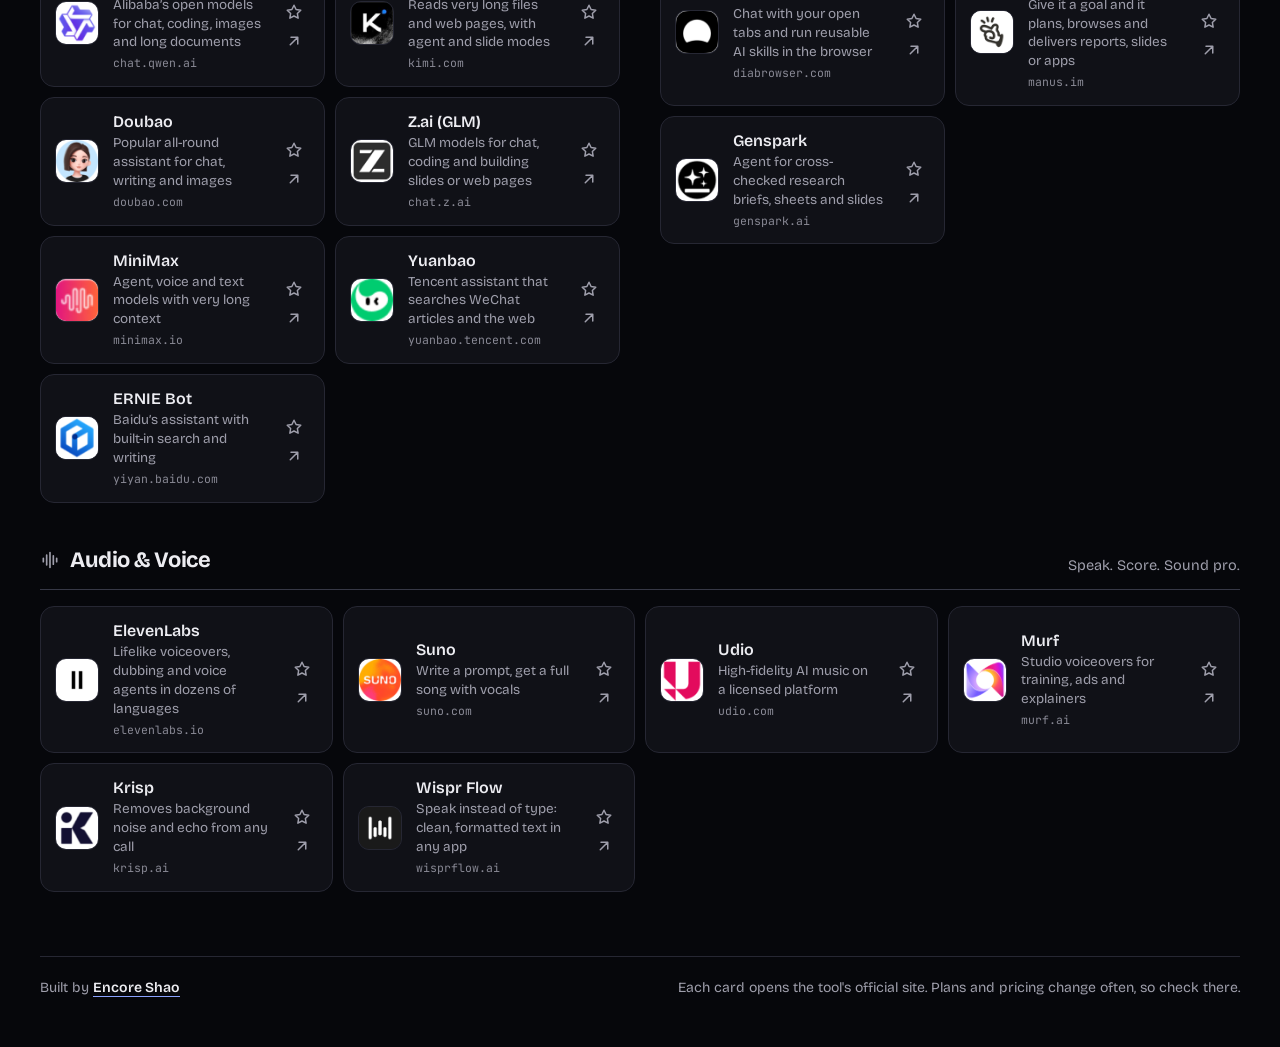
==== commit f8923fbc: "Add Grok to top picks, new releases page with launch radar, and floating top bar - Top picks now hol" ====
--- a/src/index.html
+++ b/src/index.html
@@ -4,12 +4,12 @@
   <meta charset="utf-8">
   <meta name="viewport" content="width=device-width, initial-scale=1, viewport-fit=cover">
   <title>AI Tools for Work</title>
-  <meta name="description" content="A searchable map of AI tools for work. Pick a task, see which tool to try first, and open its site in one click.">
+  <meta name="description" content="A searchable map of AI tools for work. Pick a job, see which tool to try first, and open its site in one click.">
   <meta name="theme-color" content="#06070b">
   <meta property="og:title" content="AI Tools for Work">
   <meta property="og:description" content="A searchable map of AI tools for work, grouped by what you need to get done.">
   <meta property="og:type" content="website">
-  <link rel="icon" href="data:image/svg+xml,%3Csvg xmlns='http://www.w3.org/2000/svg' viewBox='0 0 64 64'%3E%3Crect width='64' height='64' rx='14' fill='%2306070b'/%3E%3Cellipse cx='32' cy='33' rx='26' ry='8' fill='none' stroke='%238aa2ff' stroke-width='3' transform='rotate(-18 32 33)'/%3E%3Ccircle cx='32' cy='32' r='13' fill='%23ececf1'/%3E%3C/svg%3E">
+  <link rel="icon" href="data:image/svg+xml,%3Csvg%20xmlns='http://www.w3.org/2000/svg'%20viewBox='0%200%2064%2064'%3E%3Crect%20width='64'%20height='64'%20rx='15'%20fill='%2306070b'/%3E%3Ccircle%20cx='32'%20cy='32'%20r='13'%20fill='%23ececf1'/%3E%3Cpath%20d='M32%2010A22%2022%200%200%201%2054%2032M32%2054A22%2022%200%200%201%2010%2032'%20fill='none'%20stroke='%238aa2ff'%20stroke-width='4.5'%20stroke-linecap='round'/%3E%3C/svg%3E">
   <link rel="preconnect" href="https://fonts.googleapis.com">
   <link rel="preconnect" href="https://fonts.gstatic.com" crossorigin>
   <link rel="stylesheet" href="https://fonts.googleapis.com/css2?family=Bricolage+Grotesque:opsz,wght@12..96,400;12..96,500;12..96,600;12..96,700&family=JetBrains+Mono:wght@400;500;600&family=Instrument+Serif&display=swap">
@@ -18,19 +18,34 @@
 </head>
 <body>
   <canvas id="sky" aria-hidden="true"></canvas>
+  <header class="top">
+    <div class="top-inner">
+      <a class="brand" href="./"><span class="brand-mark"><svg viewBox="0 0 64 64" aria-hidden="true"><circle cx="32" cy="32" r="13" fill="currentColor"/><path class="arc" d="M32 10A22 22 0 0 1 54 32M32 54A22 22 0 0 1 10 32" fill="none" stroke-width="5" stroke-linecap="round"/></svg></span><span class="brand-name">AI Tools <span>for Work</span></span></a>
+      <label class="search" for="q">
+        <svg viewBox="0 0 24 24" fill="none" stroke="currentColor" stroke-width="2" stroke-linecap="round" aria-hidden="true"><circle cx="11" cy="11" r="7"/><path d="m20 20-3.5-3.5"/></svg>
+        <input id="q" type="search" placeholder="Search tools or jobs, e.g. “logo”, “cold email”" autocomplete="off" aria-label="Search tools">
+        <kbd>/</kbd>
+      </label>
+      <nav class="nav" aria-label="Pages">
+        <a href="./" aria-current="page">Tools</a>
+        <a href="new.html">New<span class="badge-n" id="new-count" hidden></span></a>
+      </nav>
+    </div>
+  </header>
+
   <div class="wrap">
     <header class="hero" id="hero">
       <div class="hero-copy">
-        <span class="live"><i></i>Updated September 2026</span>
-        <h1 aria-label="AI tools for work"><span class="l1"><span class="n" data-count>91</span> AI tools</span><span class="line2">for <span class="w" id="hw">work</span><span class="caret" aria-hidden="true"></span></span></h1>
+        <span class="live"><i></i>Updated October 2026</span>
+        <h1 aria-label="AI tools for work"><span class="l1"><span class="n" data-count>92</span> AI tools</span><span class="line2">for <span class="w" id="hw">work</span><span class="caret" aria-hidden="true"></span></span></h1>
         <p class="lede">Say what you need to get done. The map points you to the tool to open first.</p>
         <div class="prompt" aria-live="off">
           <div class="prompt-line"><span class="who">you › </span><span id="pt">I need to build a presentation</span><span class="cur" aria-hidden="true"></span></div>
           <div class="prompt-answer on" id="pa"></div>
         </div>
         <div class="ctas">
-          <button class="btn primary" type="button" data-jump="tasks-sec"><svg viewBox="0 0 24 24" fill="none" stroke="currentColor" stroke-width="2.2" stroke-linecap="round" stroke-linejoin="round" aria-hidden="true"><circle cx="11" cy="11" r="7"/><path d="m20 20-3.5-3.5"/></svg>Find my tool</button>
-          <button class="btn ghost" type="button" data-jump="kings">Start with the big three</button>
+          <button class="btn primary" type="button" data-jump="finder"><svg viewBox="0 0 24 24" fill="none" stroke="currentColor" stroke-width="2.2" stroke-linecap="round" stroke-linejoin="round" aria-hidden="true"><circle cx="11" cy="11" r="7"/><path d="m20 20-3.5-3.5"/></svg>Find my tool</button>
+          <button class="btn ghost" type="button" data-jump="kings">Start with the top four</button>
         </div>
       </div>
       <div class="orbit" id="orbit-box">
@@ -45,63 +60,21 @@
     <div class="mq-row rev" id="mq2"></div>
   </section>
 
-  <nav class="finder" aria-label="Find a tool">
-    <div class="finder-inner">
-      <label class="search" for="q">
-        <svg viewBox="0 0 24 24" fill="none" stroke="currentColor" stroke-width="2" stroke-linecap="round" aria-hidden="true"><circle cx="11" cy="11" r="7"/><path d="m20 20-3.5-3.5"/></svg>
-        <input id="q" type="search" placeholder="Search tools or tasks, e.g. “logo”, “cold email”, “Cursor”" autocomplete="off" aria-label="Search tools">
-        <kbd>/</kbd>
-      </label>
-      <div class="cats" id="cats" role="group" aria-label="Filter by work area"></div>
-    </div>
-  </nav>
-
   <main class="wrap">
     <section class="kings" aria-labelledby="h-king" id="kings"></section>
 
-    <section class="tasks" aria-labelledby="tasks-h" id="tasks-sec">
-      <div class="section-head reveal">
-        <div><span class="kicker">Find by task</span><h2 id="tasks-h">What do you need to do?</h2></div>
-        <span class="hint">Tap a task. The first result is the one to try first.</span>
-      </div>
-      <div class="task-groups" id="tasks"></div>
+    <section class="finder" aria-label="Find a tool" id="finder">
+      <div class="cats" id="cats" role="group" aria-label="Filter by work area"></div>
+      <div class="chips" id="chips" role="group" aria-label="Jobs"></div>
     </section>
 
-    <div class="browse-head">
-      <div class="section-head reveal">
-        <div><span class="kicker">Browse</span><h2>Every tool, by work area</h2></div>
-        <span class="hint">Hover a card to preview, click to open the site.</span>
-      </div>
-    </div>
     <div class="status" id="status" aria-live="polite"></div>
     <div id="out"></div>
+  </main>
 
-    <footer class="site-footer reveal" id="footer">
-      <div>
-        <p class="brand-line"><span data-count>91</span> AI tools for work</p>
-        <p>A hand-picked map of AI tools, sorted by what you need to get done. Each card opens the tool's official site in a new tab.</p>
-      </div>
-      <div>
-        <h3>Browse by area</h3>
-        <ul id="foot-cats"></ul>
-      </div>
-      <div>
-        <h3>Popular tasks</h3>
-        <ul id="foot-tasks"></ul>
-      </div>
-      <div>
-        <h3>Good to know</h3>
-        <ul>
-          <li><button type="button" data-cat="_saved">Your starred tools</button></li>
-          <li><button type="button" data-top>Back to top</button></li>
-        </ul>
-        <p style="margin-top:10px;font-size:13px">Stars are saved in this browser only. Plans and features change often, so check each site for current pricing.</p>
-      </div>
-      <div class="built">
-        <span>Built by <a class="ranbot" href="https://ranbot.online" target="_blank" rel="noopener noreferrer">Encore Shao</a></span>
-        <span class="mono-txt">© 2026 · Work smarter today.</span>
-      </div>
-    </footer>
-  </main>
+  <footer class="site-footer">
+    <span>Built by <a href="https://ranbot.online" target="_blank" rel="noopener noreferrer">Encore Shao</a></span>
+    <span>Each card opens the tool's official site. Plans and pricing change often, so check there.</span>
+  </footer>
 </body>
 </html>
--- a/src/styles.css
+++ b/src/styles.css
@@ -1,6 +1,5 @@
-/* Layout: a calm directory set against a night sky. Neutral ink surfaces, one soft-blue accent, the tools' own logos carry the colour.
-   Single deliberate dark theme: the starfield only works on a dark ground.
-   Hero = intro + orbit, then the big three, tasks, and every tool grouped by work area. */
+/* Layout: a calm, fast directory. Neutral ink surfaces, one soft-blue accent, the tools' own logos carry the colour.
+   Sticky top bar (brand, search, pages), then the top four, jobs and areas, and the tool list. */
 :root {
   color-scheme: dark;
   --bg: #06070b;
@@ -24,6 +23,12 @@
 img { max-width: 100%; }
 [hidden] { display: none !important; }
 :root { padding-top: env(safe-area-inset-top, 0px); padding-bottom: env(safe-area-inset-bottom, 0px); }
+
+* { box-sizing: border-box; }
+html { -webkit-text-size-adjust: 100%; }
+img { max-width: 100%; }
+[hidden] { display: none !important; }
+:root { padding-top: env(safe-area-inset-top, 0px); padding-bottom: env(safe-area-inset-bottom, 0px); }
 #sky {
   position: fixed; inset: 0; width: 100vw; height: 100vh; z-index: -1; pointer-events: none; display: block;
   background: radial-gradient(60vmax 40vmax at 80% 15%, rgba(70,90,170,.10), transparent 70%),
@@ -33,14 +38,49 @@
   margin: 0;
   background: var(--bg); color: var(--ink);
   font-family: var(--font-body); font-size: 16px; line-height: 1.55;
-  padding-inline: 16px; padding-block: 0 64px;
+  padding-inline: 16px; padding-block: 0 48px;
 }
 .wrap { max-width: 1200px; margin: 0 auto; }
 a { color: inherit; }
 :focus-visible { outline: 2px solid var(--accent); outline-offset: 3px; border-radius: 8px; }
-.kicker, .live, .task-group .lbl, .site-footer h3, .king-card .by {
+.live, .king-card .by {
   font-family: var(--font-mono); font-size: 12px; letter-spacing: .08em; text-transform: uppercase;
 }
+
+
+/* Top bar: a floating pill, brand on the left, page switch in the middle, search on the right */
+.top {
+  position: sticky; top: 12px; z-index: 5; max-width: 1200px; margin: 12px auto 0; padding: 8px 8px 8px 16px;
+  background: color-mix(in srgb, var(--surface) 78%, transparent); backdrop-filter: blur(14px) saturate(1.4); -webkit-backdrop-filter: blur(14px) saturate(1.4);
+  border: 1px solid var(--line-strong); border-radius: 999px; box-shadow: 0 8px 30px rgba(0,0,0,.35);
+}
+.top-inner { display: flex; flex-wrap: wrap; align-items: center; gap: 10px 18px; }
+.brand { display: inline-flex; align-items: center; gap: 10px; text-decoration: none; white-space: nowrap; flex: none; }
+.brand-mark { width: 30px; height: 30px; border-radius: 9px; display: grid; place-items: center; background: var(--bg); color: var(--ink); border: 1px solid var(--line-strong); transition: transform .3s ease-out; }
+.brand-mark svg { width: 26px; height: 26px; }
+.brand-mark .arc { stroke: var(--accent); }
+.brand:hover .brand-mark svg { transform: rotate(90deg); }
+.brand-mark svg { transition: transform .5s ease-out; }
+.brand-name { font-family: var(--font-display); font-weight: 700; font-size: 17px; letter-spacing: -.02em; }
+.brand-name span { color: var(--muted); font-weight: 500; }
+.nav { display: inline-flex; gap: 2px; padding: 3px; border-radius: 999px; background: var(--bg); border: 1px solid var(--line); flex: none; }
+.nav a { display: inline-flex; align-items: center; gap: 7px; text-decoration: none; font-size: 14.5px; font-weight: 600; color: var(--muted); padding: 6px 16px; border-radius: 999px; transition: color .2s, background-color .2s; }
+.nav a:hover { color: var(--ink); }
+.nav a[aria-current="page"] { color: var(--bg); background: var(--ink); }
+.badge-n { font-family: var(--font-mono); font-size: 11px; font-weight: 600; line-height: 1; padding: 3px 6px; border-radius: 999px; color: var(--accent-ink); background: var(--accent); }
+.nav a[aria-current="page"] .badge-n { background: var(--bg); color: var(--ink); }
+.top .search { margin-left: auto; }
+.nav { margin-left: 0; }
+.search { flex: 1 1 240px; position: relative; min-width: 0; max-width: 420px; }
+.search input {
+  width: 100%; font: inherit; font-size: 16px; color: var(--ink);
+  background: var(--bg); border: 1px solid var(--line-strong); border-radius: 999px;
+  padding: 8px 44px 8px 40px; transition: border-color .2s;
+}
+.search input::placeholder { color: var(--muted); }
+.search input:focus { outline: none; border-color: var(--accent); }
+.search svg { position: absolute; left: 14px; top: 50%; transform: translateY(-50%); width: 18px; height: 18px; color: var(--muted); }
+.search kbd { position: absolute; right: 14px; top: 50%; transform: translateY(-50%); font-family: var(--font-mono); font-size: 12px; color: var(--muted); border: 1px solid var(--line-strong); border-radius: 6px; padding: 1px 7px; }
 
 /* Hero */
 header.hero {
@@ -119,24 +159,30 @@
 .mq-item:hover { border-color: var(--ink); }
 .mq-item img { width: 28px; height: 28px; border-radius: 8px; background: #fff; }
 
-/* Finder */
-.finder {
-  position: sticky; top: env(safe-area-inset-top, 0px); z-index: 5;
-  background: color-mix(in srgb, var(--bg) 96%, transparent);
-  border-bottom: 1px solid var(--line);
-  margin-inline: -16px; padding: 12px 16px;
-}
-.finder-inner { max-width: 1200px; margin: 0 auto; display: flex; gap: 10px; flex-wrap: wrap; align-items: center; }
-.search { flex: 1 1 280px; position: relative; min-width: 0; }
-.search input {
-  width: 100%; font: inherit; font-size: 16px; color: var(--ink);
-  background: var(--surface); border: 1px solid var(--line-strong); border-radius: 999px;
-  padding: 10px 44px 10px 42px; transition: border-color .2s;
-}
-.search input::placeholder { color: var(--muted); }
-.search input:focus { outline: none; border-color: var(--accent); }
-.search svg { position: absolute; left: 14px; top: 50%; transform: translateY(-50%); width: 18px; height: 18px; color: var(--muted); }
-.search kbd { position: absolute; right: 14px; top: 50%; transform: translateY(-50%); font-family: var(--font-mono); font-size: 12px; color: var(--muted); border: 1px solid var(--line-strong); border-radius: 6px; padding: 1px 7px; }
+
+@media (max-width: 900px) {
+  header.hero { grid-template-columns: 1fr; padding-block: 32px 96px; gap: 24px; }
+  .orbit { max-width: 420px; order: -1; }
+}
+@media (max-width: 520px) {
+  .orbit { max-width: 330px; }
+  .prompt-answer .show { margin-left: 0; }
+  .scroll-cue { display: none; }
+  header.hero { padding-bottom: 56px; }
+}
+
+/* Jobs and areas */
+.finder { scroll-margin-top: 90px; padding-block: 40px 8px; display: grid; gap: 14px; }
+.chips { display: flex; flex-wrap: wrap; gap: 8px; align-items: center; }
+.chips .lbl { font-family: var(--font-mono); font-size: 12px; letter-spacing: .08em; text-transform: uppercase; color: var(--muted); margin-right: 4px; }
+.task {
+  font: inherit; font-size: 14.5px; cursor: pointer; color: var(--ink);
+  background: var(--surface); border: 1px solid var(--line); border-radius: 999px;
+  padding: 8px 15px; transition: background-color .2s, border-color .2s, color .2s;
+}
+.task:hover { border-color: var(--ink); }
+.task[aria-pressed="true"] { background: var(--ink); color: var(--bg); border-color: var(--ink); }
+
 .cats { display: flex; gap: 6px; flex-wrap: wrap; }
 .pill {
   font: inherit; font-size: 14px; font-weight: 500; cursor: pointer; color: var(--ink);
@@ -149,35 +195,15 @@
 .pill[aria-pressed="true"] { background: var(--ink); color: var(--bg); border-color: var(--ink); }
 .pill .count { font-family: var(--font-mono); font-size: 12px; opacity: .7; }
 
-/* Section heads */
-section.tasks { padding-block: 112px 24px; scroll-margin-top: 60px; }
-.section-head { display: flex; align-items: end; justify-content: space-between; gap: 12px 24px; flex-wrap: wrap; margin-bottom: 36px; }
-.kicker { display: block; color: var(--accent); margin-bottom: 10px; }
-h2 { font-family: var(--font-display); font-weight: 700; font-size: clamp(28px, 4vw, 44px); line-height: 1.1; margin: 0; letter-spacing: -.03em; text-wrap: balance; }
-.hint { color: var(--muted); font-size: 15px; max-width: 36ch; }
-
-/* Task picker */
-.task-groups { display: grid; grid-template-columns: repeat(auto-fit, minmax(min(100%, 340px), 1fr)); gap: 36px 48px; }
-.task-group { display: flex; flex-wrap: wrap; gap: 8px; align-items: center; align-content: start; min-width: 0; }
-.task-group .lbl { color: var(--muted); width: 100%; margin-bottom: 4px; }
-.task {
-  font: inherit; font-size: 14.5px; cursor: pointer; color: var(--ink);
-  background: var(--surface); border: 1px solid var(--line); border-radius: 999px;
-  padding: 8px 15px; transition: background-color .2s, border-color .2s, color .2s;
-}
-.task:hover { border-color: var(--ink); }
-.task[aria-pressed="true"] { background: var(--ink); color: var(--bg); border-color: var(--ink); }
 
 /* Status */
-.browse-head { padding-block: 112px 0; }
-.browse-head .section-head { margin-bottom: 8px; }
-.status { display: flex; flex-wrap: wrap; gap: 10px; align-items: center; padding-block: 0 20px; min-height: 40px; scroll-margin-top: 90px; }
+.status { display: flex; flex-wrap: wrap; gap: 10px; align-items: center; padding-block: 8px 16px; min-height: 40px; scroll-margin-top: 80px; }
 .status p { margin: 0; color: var(--muted); font-size: 15px; }
 .status p b { color: var(--ink); font-weight: 600; }
 .clear { font: inherit; font-size: 14px; cursor: pointer; color: var(--accent); background: none; border: 0; padding: 4px 6px; text-decoration: underline; text-underline-offset: 3px; }
 
 /* Work-area groups */
-.board { display: grid; grid-template-columns: repeat(auto-fit, minmax(min(100%, 540px), 1fr)); gap: 56px 40px; padding-top: 16px; }
+.board { display: grid; grid-template-columns: repeat(auto-fit, minmax(min(100%, 540px), 1fr)); gap: 40px 40px; padding-top: 8px; }
 .board > .panel:last-child:nth-child(odd) { grid-column: 1 / -1; }
 .panel { min-width: 0; }
 .panel-head { display: flex; align-items: baseline; justify-content: space-between; gap: 6px 16px; flex-wrap: wrap; margin-bottom: 16px; padding-bottom: 12px; border-bottom: 1px solid var(--line-strong); }
@@ -225,40 +251,40 @@
 .empty p { margin: 0; }
 .empty .row { display: flex; gap: 8px; justify-content: center; flex-wrap: wrap; margin-top: 16px; }
 
-/* The big three */
-.kings { padding-block: 72px 0; scroll-margin-top: 110px; }
-.kings-frame { display: grid; gap: 28px; }
-.kings-head { display: flex; align-items: end; justify-content: space-between; gap: 10px 24px; flex-wrap: wrap; }
-.kings-head .badge { font-size: clamp(28px, 4vw, 44px); letter-spacing: -.03em; }
+/* Top four */
+.kings { padding-block: 72px 0; scroll-margin-top: 80px; }
+.kings-frame { display: grid; gap: 16px; }
+.kings-head { display: flex; align-items: baseline; justify-content: space-between; gap: 6px 24px; flex-wrap: wrap; }
+.kings-head .badge { font-size: 22px; }
 .kings-head .badge svg { display: none; }
 .kings-head p { margin: 0; color: var(--muted); font-size: 15px; max-width: 48ch; }
-.king-grid { display: grid; grid-template-columns: repeat(auto-fit, minmax(min(100%, 320px), 1fr)); gap: 20px; perspective: 1200px; }
+.king-grid { display: grid; grid-template-columns: 1fr; gap: 14px; }
+@media (min-width: 640px) { .king-grid { grid-template-columns: repeat(2, 1fr); } }
+@media (min-width: 1100px) { .king-grid { grid-template-columns: repeat(4, 1fr); } }
 .king-card {
   --kc: var(--accent);
-  position: relative; display: grid; gap: 18px; align-content: start; padding: clamp(22px, 2.6vw, 30px); border-radius: 20px; min-width: 0;
+  position: relative; display: grid; gap: 14px; align-content: start; padding: 20px; border-radius: 20px; min-width: 0;
   background: var(--surface); border: 1px solid var(--line); border-top: 3px solid var(--kc);
-  transform: rotateX(var(--rx, 0deg)) rotateY(var(--ry, 0deg));
-  transition: box-shadow .25s, border-color .25s, transform .35s ease-out;
+  transition: box-shadow .25s, border-color .25s;
 }
 .king-card:hover { box-shadow: var(--shadow); }
-.king-card.tilting { transition: box-shadow .25s, border-color .25s, transform .08s linear; }
-.k-top { display: grid; grid-template-columns: 56px 1fr auto; gap: 16px; align-items: center; }
-.k-logo { width: 56px; height: 56px; border-radius: 14px; overflow: hidden; background: #ffffff; display: block; border: 1px solid var(--line); }
+.k-top { display: grid; grid-template-columns: 48px 1fr auto; gap: 14px; align-items: center; }
+.k-logo { width: 48px; height: 48px; border-radius: 14px; overflow: hidden; background: #ffffff; display: block; border: 1px solid var(--line); }
 .k-logo img { width: 100%; height: 100%; display: block; }
 .k-title { display: grid; gap: 2px; min-width: 0; }
 .king-card .by { color: var(--muted); font-size: 11px; }
-.k-name { text-decoration: none; font-size: clamp(28px, 3vw, 36px); line-height: 1; color: var(--ink); }
+.k-name { text-decoration: none; font-size: 28px; line-height: 1; color: var(--ink); }
 .k-name:hover { text-decoration: underline; text-underline-offset: 5px; text-decoration-thickness: 2px; }
-.k-blurb { margin: 0; font-size: 15.5px; line-height: 1.5; color: var(--muted); max-width: 52ch; }
+.k-blurb { margin: 0; font-size: 14.5px; line-height: 1.5; color: var(--muted); max-width: 52ch; }
 .k-links { display: flex; flex-wrap: wrap; gap: 8px; }
-.k-link { display: inline-flex; align-items: center; gap: 6px; font-weight: 600; font-size: 14px; text-decoration: none; border-radius: 999px; padding: 8px 14px; color: var(--ink); border: 1px solid var(--line-strong); transition: border-color .2s, background-color .2s; }
+.k-link { display: inline-flex; align-items: center; gap: 6px; font-weight: 600; font-size: 14px; text-decoration: none; border-radius: 999px; padding: 6px 12px; color: var(--ink); border: 1px solid var(--line-strong); transition: border-color .2s, background-color .2s; }
 .k-link:hover { border-color: var(--ink); }
 .k-link svg { width: 15px; height: 15px; }
 .k-link.main { background: var(--kc); color: #ffffff; border-color: var(--kc); }
 .k-link.main:hover { background: color-mix(in srgb, var(--kc) 85%, #000); border-color: color-mix(in srgb, var(--kc) 85%, #000); }
-/* Each of the three keeps one brand cue: its colour on the top rule and main button, and its type */
+/* Each of the four keeps one brand cue: its colour on the top rule and main button, and its type */
 .k-claude { --kc: #c96442; }
-.k-claude .k-name { font-family: var(--font-serif); font-weight: 400; letter-spacing: -.01em; font-size: clamp(32px, 3.4vw, 40px); }
+.k-claude .k-name { font-family: var(--font-serif); font-weight: 400; letter-spacing: -.01em; font-size: 32px; }
 .k-chatgpt { --kc: #e8e8e8; }
 .k-chatgpt .k-link.main { color: #111; }
 .k-chatgpt .k-name { font-weight: 700; letter-spacing: -.04em; }
@@ -266,40 +292,97 @@
 .k-gemini { --kc: #3b6fe0; }
 .k-gemini .k-name { font-weight: 500; letter-spacing: -.03em; }
 .k-gemini .k-link { border-radius: 10px; }
+.k-grok { --kc: #c7ccd9; }
+.k-grok .k-link.main { color: #111; }
+.k-grok .k-name { font-weight: 800; letter-spacing: -.02em; }
+.k-grok .k-link { border-radius: 4px; }
 .king-card .star[aria-pressed="true"] { color: var(--kc); }
 
+
+/* New page */
+header.hero-new { padding-block: 56px 72px; }
+.stats { display: flex; gap: 12px 32px; flex-wrap: wrap; margin: 0; }
+.stats div { display: grid; gap: 2px; }
+.stats dt { font-family: var(--font-mono); font-size: 11px; letter-spacing: .08em; text-transform: uppercase; color: var(--muted); order: 2; }
+.stats dd { margin: 0; font-family: var(--font-display); font-weight: 700; font-size: 36px; line-height: 1; letter-spacing: -.03em; font-variant-numeric: tabular-nums; }
+.block { padding-block: 56px 0; scroll-margin-top: 90px; outline: none; }
+.block-head { display: flex; align-items: baseline; justify-content: space-between; gap: 6px 24px; flex-wrap: wrap; margin-bottom: 24px; }
+.block-head h2 { font-size: clamp(26px, 3.4vw, 36px); }
+.block-head p { margin: 0; color: var(--muted); font-size: 15px; max-width: 52ch; }
+.fine { margin: 64px 0 0; color: var(--muted); font-size: 14px; max-width: 70ch; }
+.marks { display: flex; }
+.marks .mono + .mono { margin-left: -8px; }
+.mono.sm { width: 32px; height: 32px; border-radius: 9px; font-size: 12px; border: 1px solid var(--line-strong); }
+.mono.sm img { background: #fff; }
+.date { font-family: var(--font-mono); font-size: 12px; letter-spacing: .06em; text-transform: uppercase; color: var(--muted); }
+
+.stories { display: grid; gap: 14px; grid-template-columns: 1fr; }
+@media (min-width: 760px) { .stories { grid-template-columns: repeat(2, 1fr); } }
+.story { display: grid; gap: 10px; align-content: start; padding: 22px; border-radius: 18px; background: var(--surface); border: 1px solid var(--line); border-top: 3px solid var(--accent); text-decoration: none; transition: border-color .2s, box-shadow .2s; }
+.story:hover { border-color: var(--line-strong); border-top-color: var(--accent); box-shadow: var(--shadow); }
+.story h3 { margin: 4px 0 0; font-family: var(--font-display); font-size: 24px; letter-spacing: -.02em; line-height: 1.15; }
+.story p { margin: 0; color: var(--muted); font-size: 15px; line-height: 1.5; }
+.story .why b { color: var(--accent); font-family: var(--font-mono); font-size: 11px; letter-spacing: .08em; text-transform: uppercase; margin-right: 6px; }
+.story .why { color: var(--ink); }
+.story .more { display: inline-flex; align-items: center; gap: 6px; font-weight: 600; font-size: 14px; color: var(--accent); }
+.story .more svg { width: 15px; height: 15px; }
+
+.models { display: grid; gap: 12px; grid-template-columns: 1fr; }
+@media (min-width: 600px) { .models { grid-template-columns: repeat(2, 1fr); } }
+@media (min-width: 1000px) { .models { grid-template-columns: repeat(4, 1fr); } }
+.model { display: grid; gap: 4px; align-content: start; padding: 18px; border-radius: var(--r); background: var(--surface); border: 1px solid var(--line); text-decoration: none; transition: border-color .2s, transform .2s ease-out; }
+.model:hover { border-color: var(--line-strong); transform: translateY(-2px); }
+.model-top { display: flex; align-items: center; justify-content: space-between; margin-bottom: 8px; }
+.model-name { font-family: var(--font-display); font-weight: 700; font-size: 21px; letter-spacing: -.02em; }
+.model-by { font-family: var(--font-mono); font-size: 11.5px; color: var(--muted); letter-spacing: .04em; }
+.model-note { margin-top: 6px; color: var(--muted); font-size: 14px; line-height: 1.45; }
+
+#releases .cats { margin-bottom: 8px; }
+.rel-list { display: grid; gap: 10px; padding-bottom: 8px; }
+.rel-day { font-family: var(--font-mono); font-weight: 400; font-size: 12px; letter-spacing: .08em; text-transform: uppercase; color: var(--muted); margin: 24px 0 4px; }
+.rel { display: grid; grid-template-columns: 1fr auto; gap: 4px 16px; align-items: center; padding: 16px 18px; border-radius: var(--r); background: var(--surface); border: 1px solid var(--line); text-decoration: none; transition: border-color .2s; }
+.rel:hover { border-color: var(--line-strong); }
+.rel:hover .go { color: var(--ink); }
+.rel-name { font-weight: 600; font-size: 17px; display: flex; gap: 8px; align-items: center; flex-wrap: wrap; }
+.rel-by { color: var(--muted); font-weight: 400; font-size: 14px; }
+.rel-blurb { color: var(--muted); font-size: 14.5px; grid-column: 1; }
+.rel .go { grid-column: 2; grid-row: 1 / span 2; }
+.tag { font-family: var(--font-mono); font-size: 10.5px; letter-spacing: .06em; text-transform: uppercase; color: var(--muted); border: 1px solid var(--line); border-radius: 5px; padding: 1px 6px; }
+.tag.new { color: var(--accent-ink); background: var(--accent); border-color: var(--accent); }
+.rel-tool { font-size: 13px; color: var(--accent); }
+
+.oss-grid { display: grid; gap: 12px; grid-template-columns: 1fr; }
+@media (min-width: 640px) { .oss-grid { grid-template-columns: repeat(2, 1fr); } }
+.oss { display: grid; gap: 4px; padding: 18px; border-radius: var(--r); background: transparent; border: 1px dashed var(--line-strong); text-decoration: none; transition: border-color .2s, background-color .2s; }
+.oss:hover { border-color: var(--accent); background: var(--surface); }
+.oss-name { display: flex; align-items: center; justify-content: space-between; gap: 8px; font-family: var(--font-mono); font-weight: 600; font-size: 16px; }
+.oss:hover .go { color: var(--accent); }
+.oss-by { font-size: 12.5px; color: var(--muted); }
+.oss-what { margin-top: 4px; font-size: 14.5px; color: var(--muted); line-height: 1.45; }
+
+.try-grid { display: grid; gap: 12px; grid-template-columns: 1fr; }
+@media (min-width: 640px) { .try-grid { grid-template-columns: repeat(2, 1fr); } }
+@media (min-width: 1000px) { .try-grid { grid-template-columns: repeat(3, 1fr); } }
+.try { display: grid; grid-template-columns: 44px 1fr auto; gap: 14px; align-items: center; padding: 14px; border-radius: var(--r); background: var(--surface); border: 1px solid var(--line); text-decoration: none; transition: border-color .2s, transform .2s ease-out; }
+.try:hover { border-color: var(--line-strong); transform: translateY(-2px); }
+.try:hover .go { color: var(--ink); transform: translate(2px, -2px); }
+.try-body { display: grid; gap: 2px; min-width: 0; }
+.try-label { font-weight: 600; font-size: 16px; }
+.try-first { font-family: var(--font-mono); font-size: 12px; color: var(--muted); }
+
 /* Footer */
-.site-footer {
-  margin-top: 140px; padding-block: 48px 0; border-top: 1px solid var(--line-strong);
-  display: grid; gap: 36px; grid-template-columns: repeat(auto-fit, minmax(min(100%, 210px), 1fr));
-}
-.site-footer h3 { color: var(--muted); margin: 0 0 12px; font-weight: 500; }
-.site-footer p { margin: 0; color: var(--muted); font-size: 14px; max-width: 40ch; }
-.site-footer ul { list-style: none; margin: 0; padding: 0; display: grid; gap: 8px; }
-.site-footer li a, .site-footer li button { font: inherit; font-size: 14.5px; color: var(--ink); background: none; border: 0; padding: 0; cursor: pointer; text-decoration: none; display: inline-flex; align-items: center; gap: 8px; transition: color .2s; }
-.site-footer li a:hover, .site-footer li button:hover { color: var(--accent); }
-.site-footer .brand-line { font-family: var(--font-display); font-weight: 700; font-size: 22px; letter-spacing: -.02em; margin: 0 0 8px; color: var(--ink); }
-.built {
-  grid-column: 1 / -1; border-top: 1px solid var(--line); padding-top: 20px;
-  display: flex; justify-content: space-between; align-items: center; gap: 12px; flex-wrap: wrap; font-size: 14px; color: var(--muted);
-}
-.built a.ranbot { font-weight: 600; color: var(--ink); text-decoration: underline; text-decoration-color: var(--accent); text-decoration-thickness: 2px; text-underline-offset: 4px; }
-.built a.ranbot:hover { color: var(--accent); }
-.built .mono-txt { font-family: var(--font-mono); font-size: 12px; }
-
-@media (max-width: 900px) {
-  header.hero { grid-template-columns: 1fr; padding-block: 32px 96px; gap: 24px; }
-  .orbit { max-width: 420px; order: -1; }
-}
-@media (max-width: 520px) {
+.site-footer { max-width: 1200px; margin: 64px auto 0; padding-top: 20px; border-top: 1px solid var(--line); display: flex; justify-content: space-between; gap: 8px 24px; flex-wrap: wrap; font-size: 14px; color: var(--muted); }
+.site-footer a { font-weight: 600; color: var(--ink); text-decoration: underline; text-decoration-color: var(--accent); text-underline-offset: 4px; }
+
+@media (max-width: 640px) {
   .search kbd { display: none; }
   .search input { padding-right: 16px; }
-  .finder .cats { overflow-x: auto; flex-wrap: nowrap; width: 100%; padding-bottom: 2px; scrollbar-width: none; }
-  .finder .cats .pill { flex: 0 0 auto; }
-  .orbit { max-width: 330px; }
-  .prompt-answer .show { margin-left: 0; }
-  .scroll-cue { display: none; }
-  header.hero { padding-bottom: 56px; }
+  .top { border-radius: 24px; padding: 8px 10px; }
+  .brand-name span { display: none; }
+  .nav { margin-left: auto; order: 2; }
+  .top .search { order: 3; flex-basis: 100%; max-width: none; margin-left: 0; }
+  .cats { overflow-x: auto; flex-wrap: nowrap; padding-bottom: 2px; scrollbar-width: none; }
+  .cats .pill { flex: 0 0 auto; }
 }
 
 /* Motion: scroll reveal where supported; everything is readable without it */
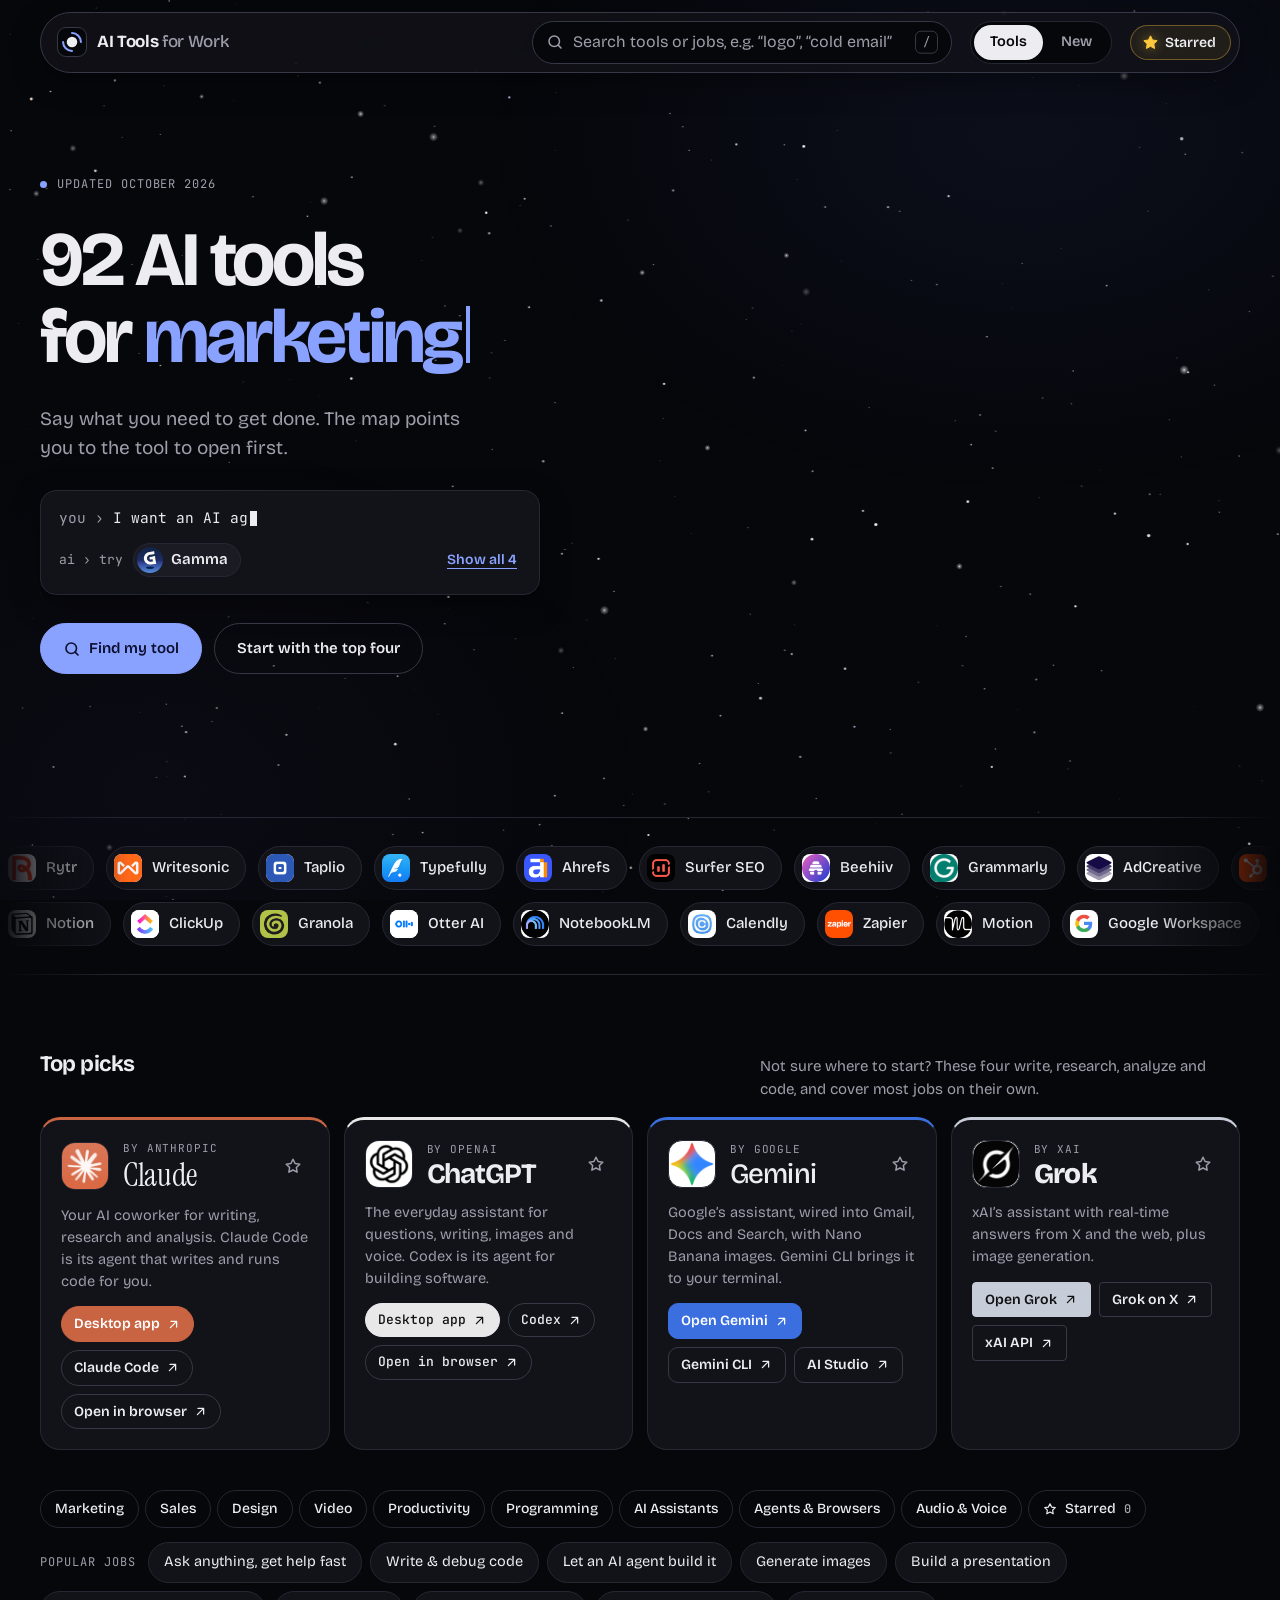
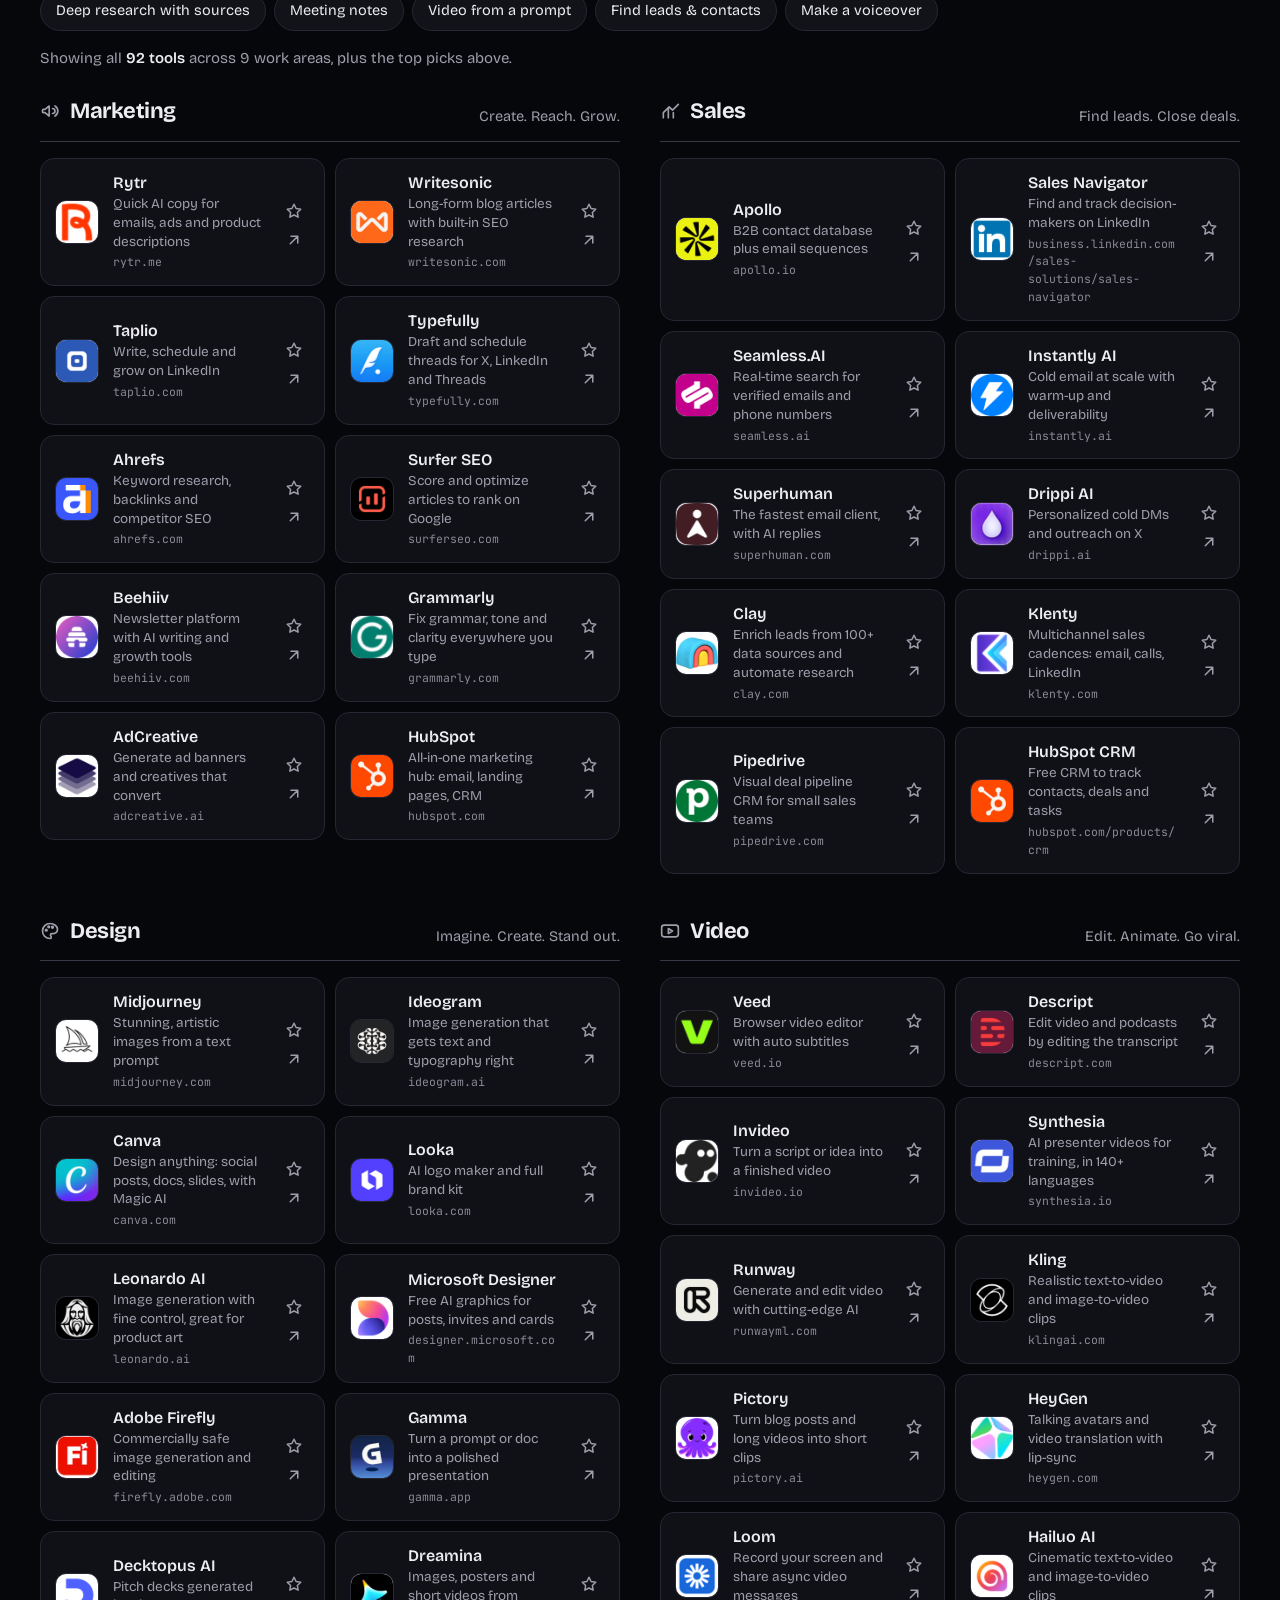
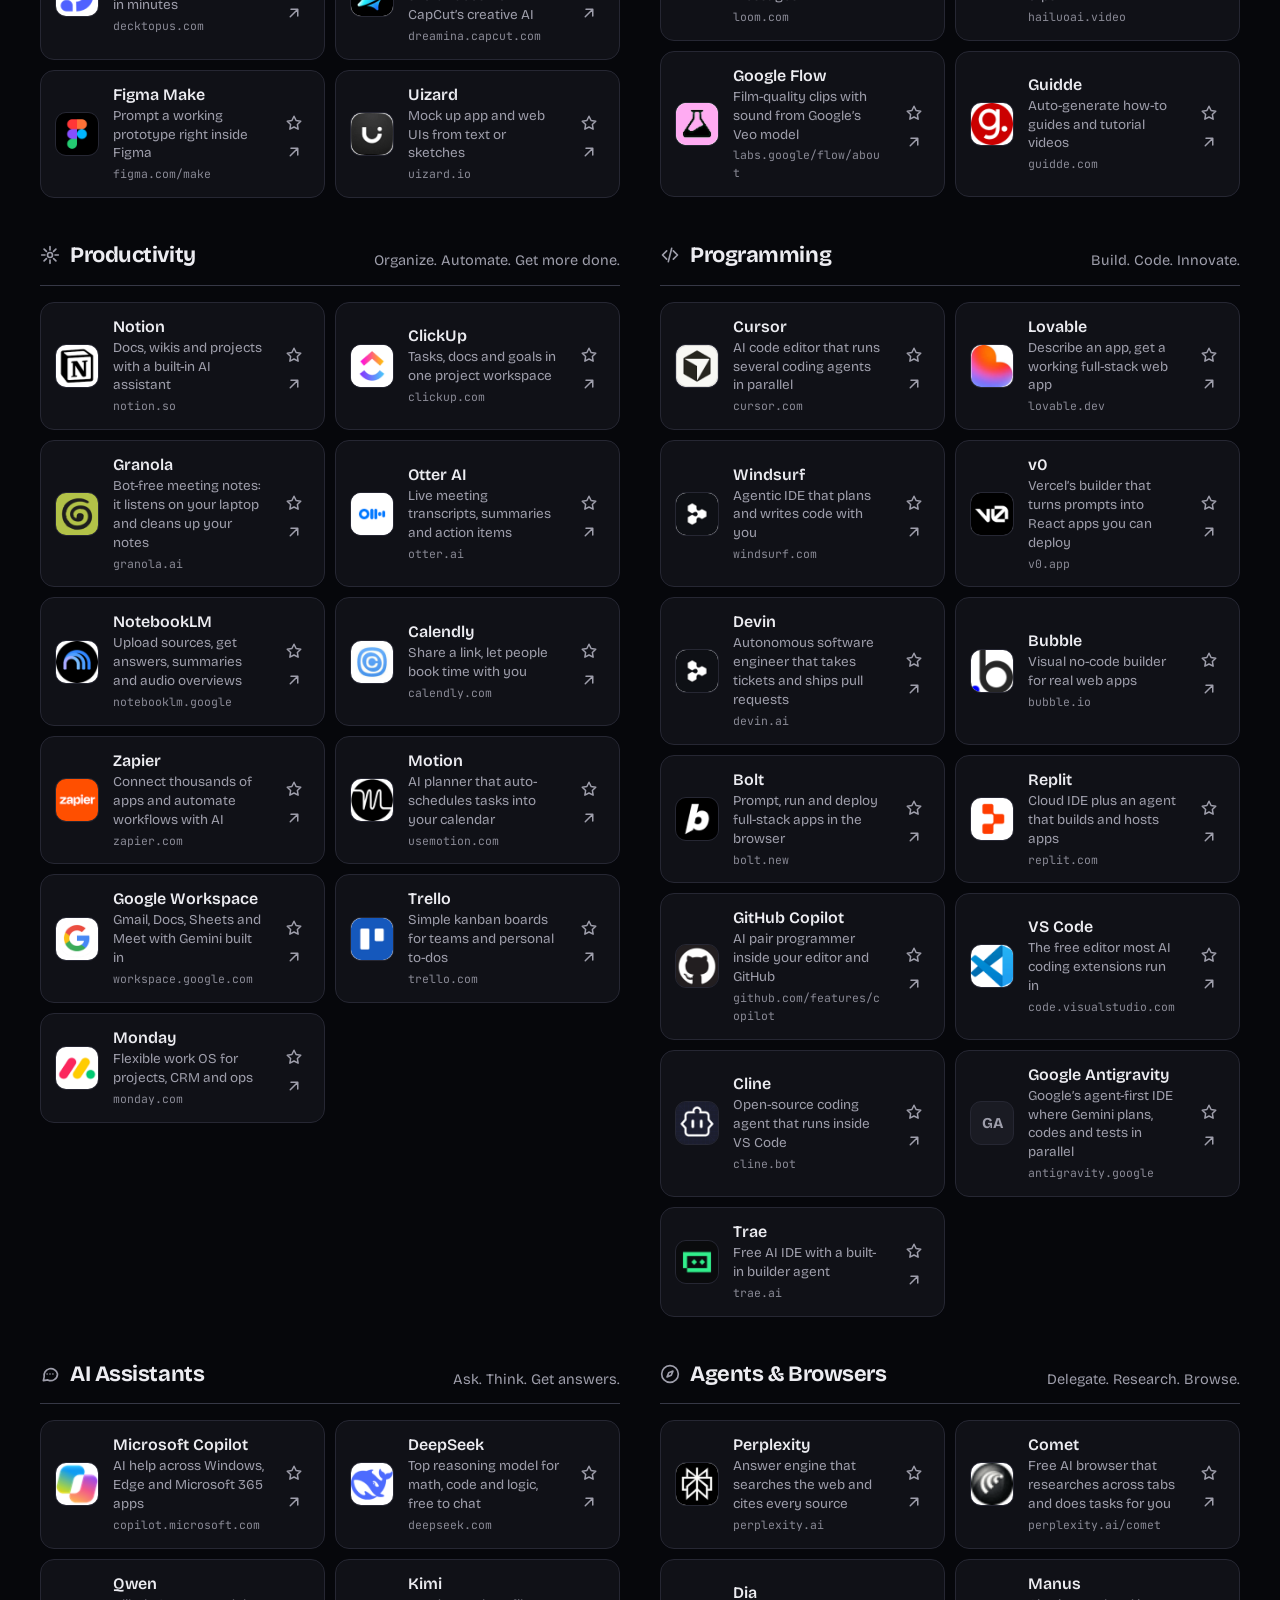
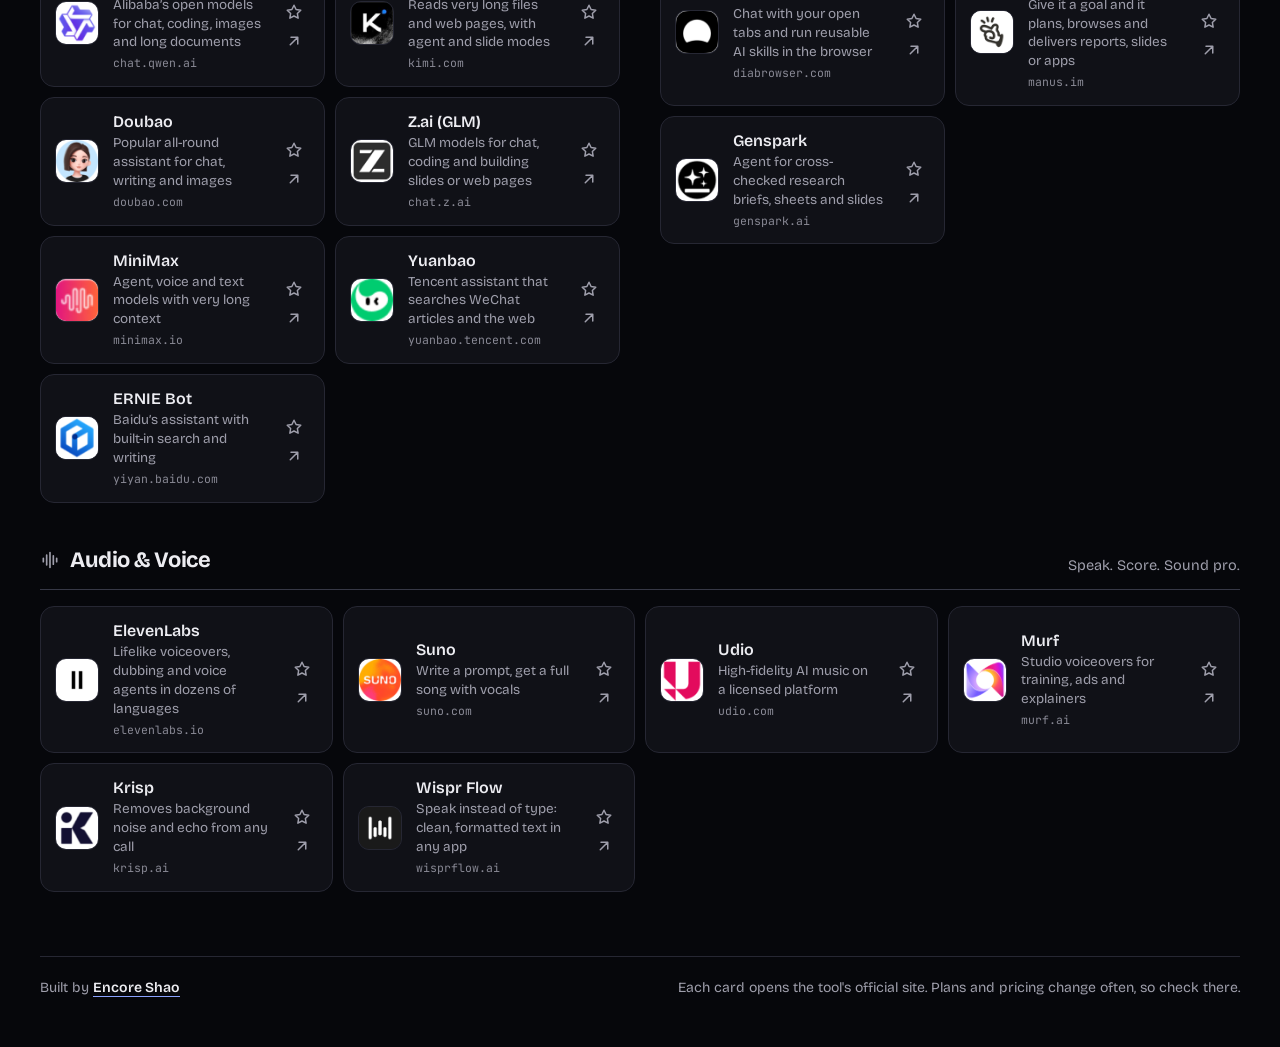
==== commit 97606045: "Add starred GitHub link to the header nav" ====
--- a/src/index.html
+++ b/src/index.html
@@ -30,6 +30,7 @@
         <a href="./" aria-current="page">Tools</a>
         <a href="new.html">New<span class="badge-n" id="new-count" hidden></span></a>
       </nav>
+      <a class="gh-star" href="https://github.com/encoreshao/ai-tools" target="_blank" rel="noopener" aria-label="Starred on GitHub: encoreshao/ai-tools" title="Starred on GitHub"><svg viewBox="0 0 24 24" aria-hidden="true"><path d="M12 2.6l2.9 5.9 6.5.9-4.7 4.6 1.1 6.5L12 17.4l-5.8 3.1 1.1-6.5L2.6 9.4l6.5-.9z" fill="currentColor" stroke="currentColor" stroke-width="1.4" stroke-linejoin="round"/></svg><span>Starred</span></a>
     </div>
   </header>
 
--- a/src/styles.css
+++ b/src/styles.css
@@ -70,6 +70,10 @@
 .badge-n { font-family: var(--font-mono); font-size: 11px; font-weight: 600; line-height: 1; padding: 3px 6px; border-radius: 999px; color: var(--accent-ink); background: var(--accent); }
 .nav a[aria-current="page"] .badge-n { background: var(--bg); color: var(--ink); }
 .top .search { margin-left: auto; }
+.gh-star { display: inline-flex; align-items: center; gap: 6px; flex: none; text-decoration: none; font-size: 14px; font-weight: 600; color: var(--ink); padding: 6px 14px 6px 11px; border-radius: 999px; background: rgba(255,200,61,.08); border: 1px solid rgba(255,200,61,.35); transition: background-color .2s, border-color .2s; }
+.gh-star svg { width: 17px; height: 17px; color: #ffc83d; filter: drop-shadow(0 0 6px rgba(255,200,61,.45)); transition: transform .3s ease-out; }
+.gh-star:hover { background: rgba(255,200,61,.16); border-color: rgba(255,200,61,.6); }
+.gh-star:hover svg { transform: rotate(72deg) scale(1.1); }
 .nav { margin-left: 0; }
 .search { flex: 1 1 240px; position: relative; min-width: 0; max-width: 420px; }
 .search input {
@@ -380,6 +384,8 @@
   .top { border-radius: 24px; padding: 8px 10px; }
   .brand-name span { display: none; }
   .nav { margin-left: auto; order: 2; }
+  .gh-star { order: 2; padding: 7px; }
+  .gh-star span { display: none; }
   .top .search { order: 3; flex-basis: 100%; max-width: none; margin-left: 0; }
   .cats { overflow-x: auto; flex-wrap: nowrap; padding-bottom: 2px; scrollbar-width: none; }
   .cats .pill { flex: 0 0 auto; }
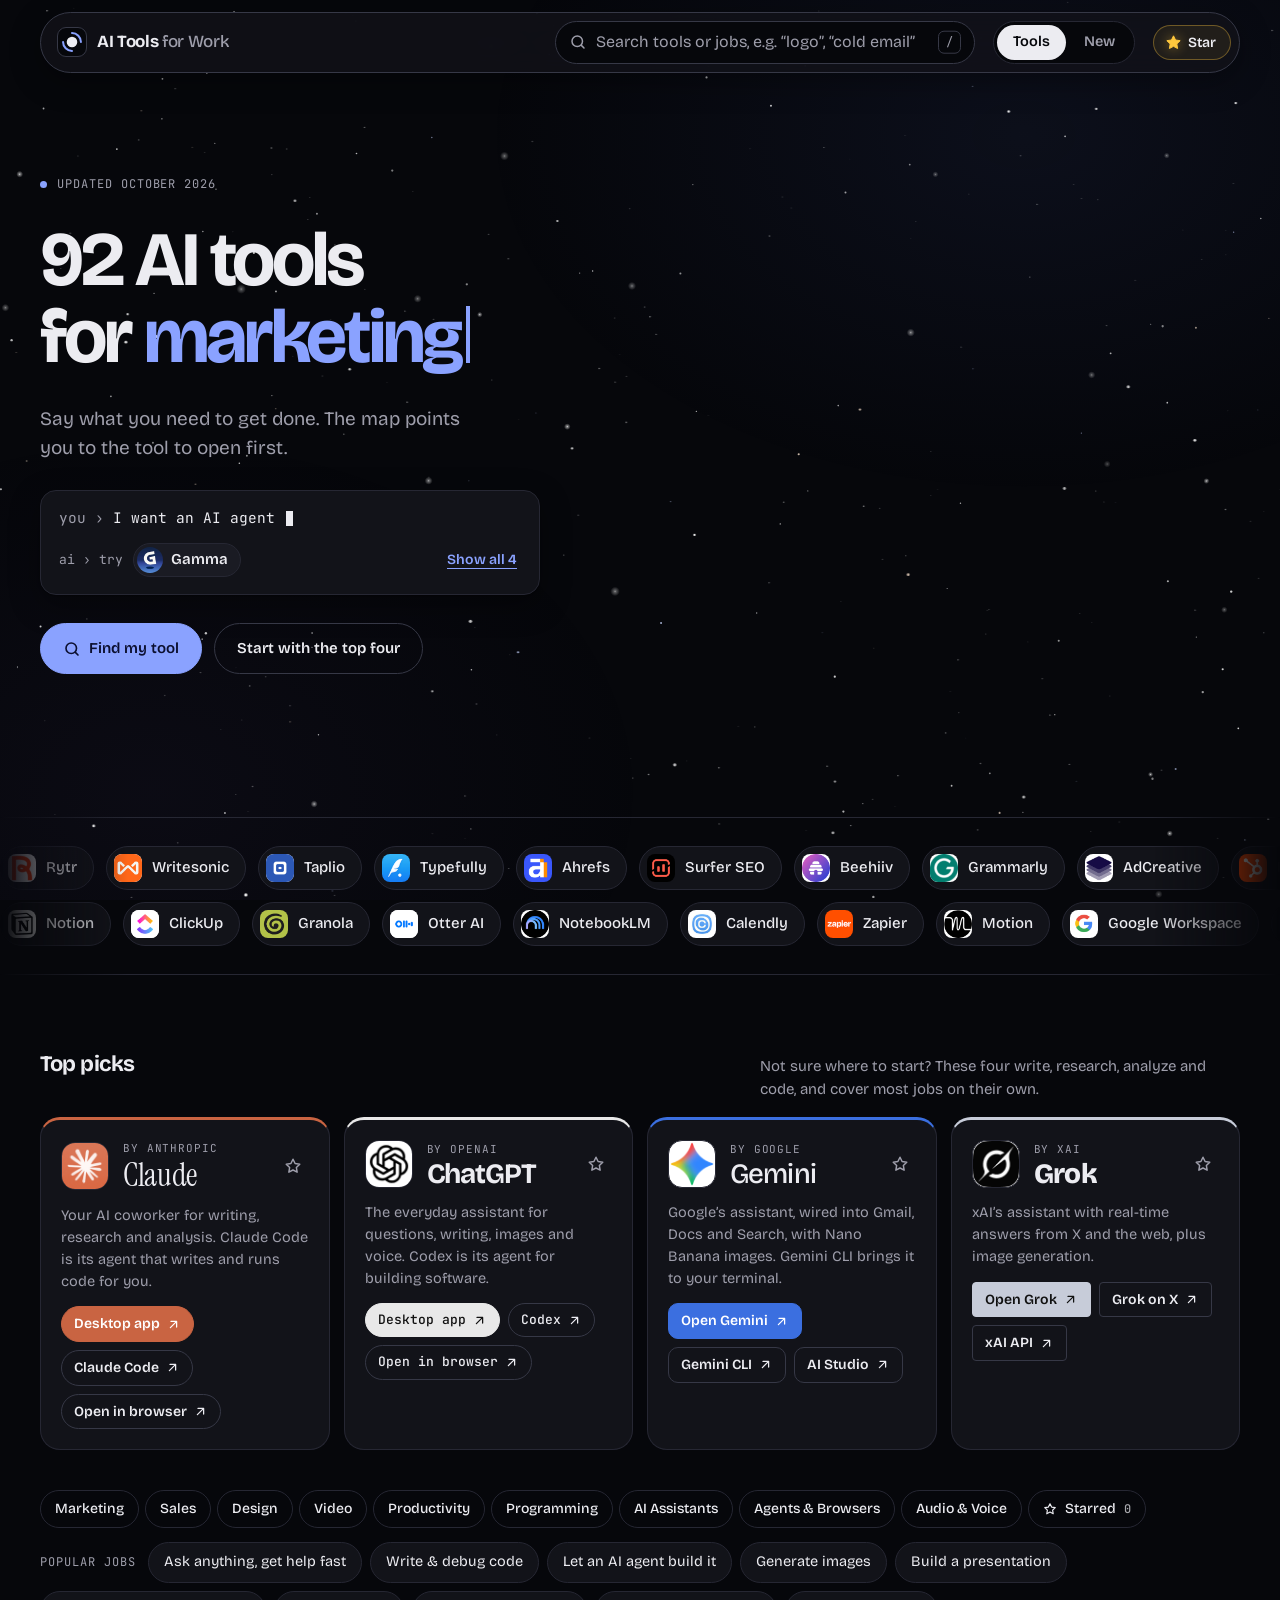
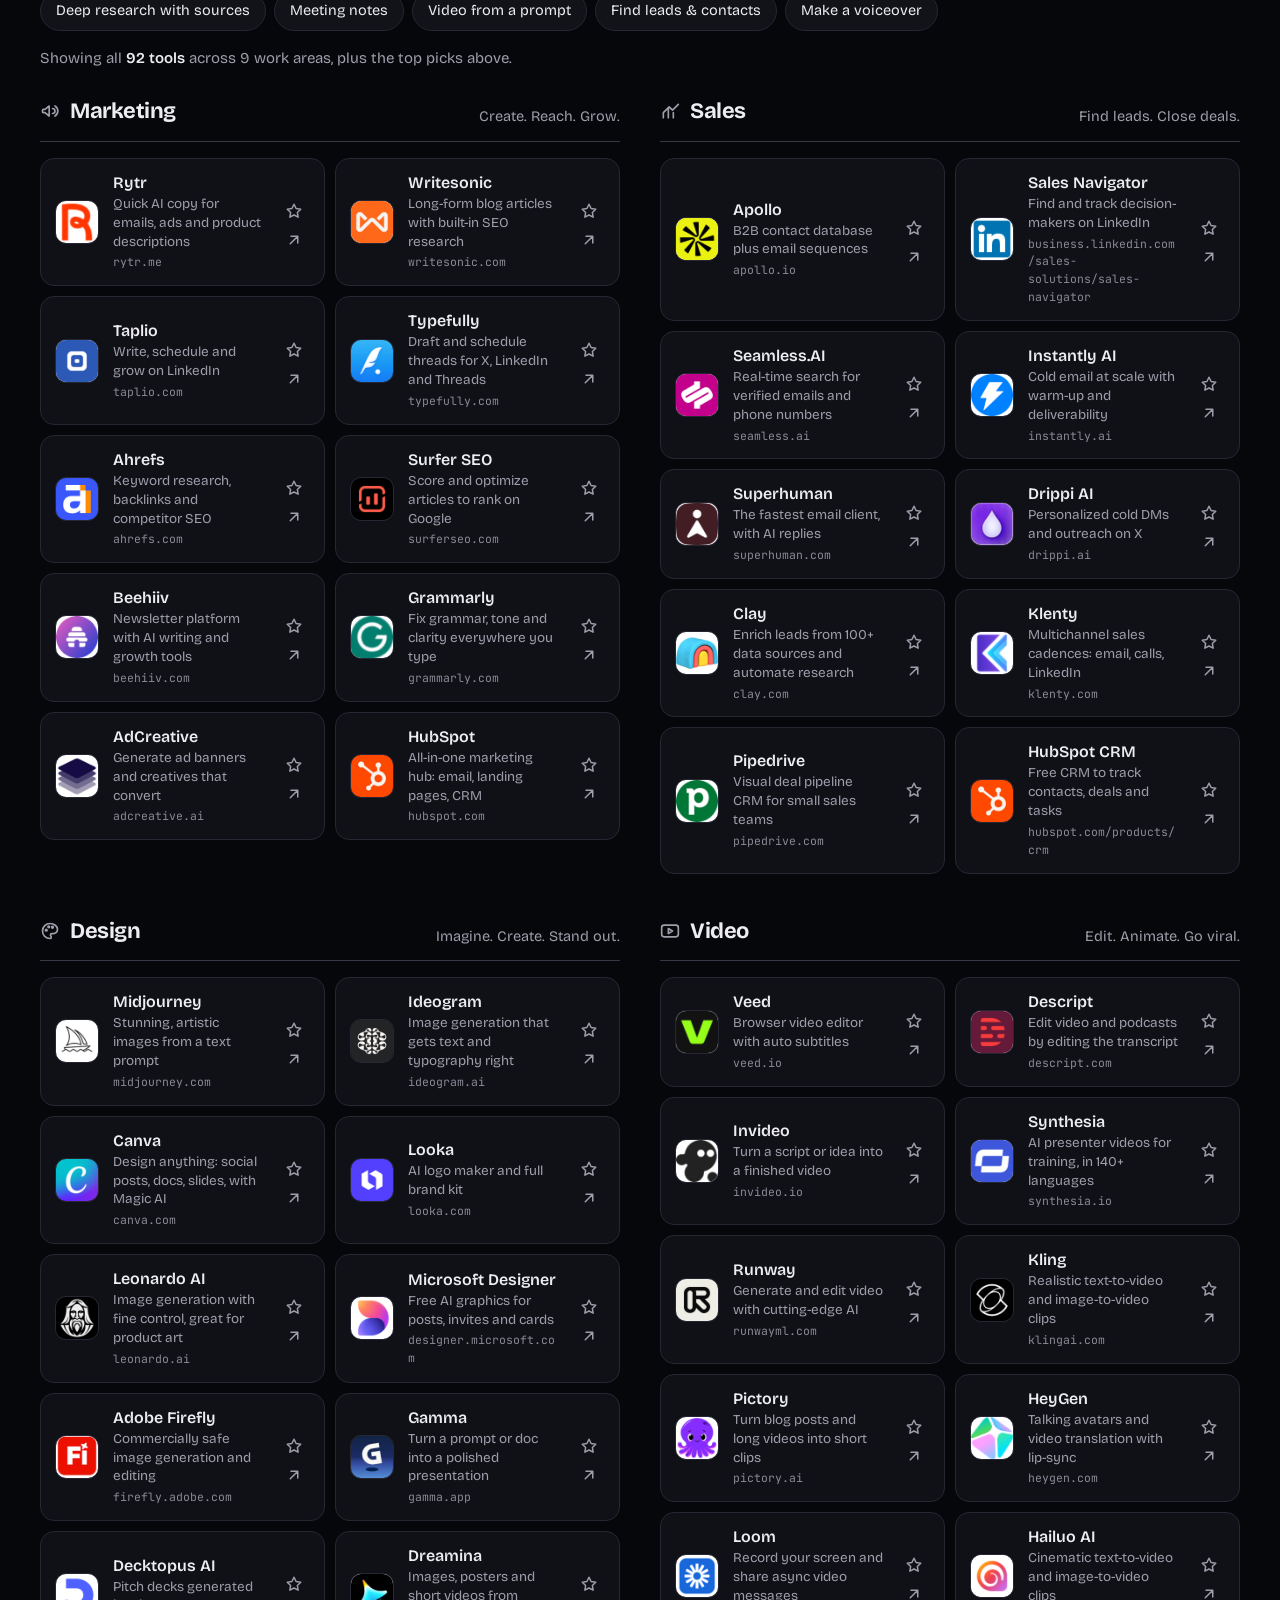
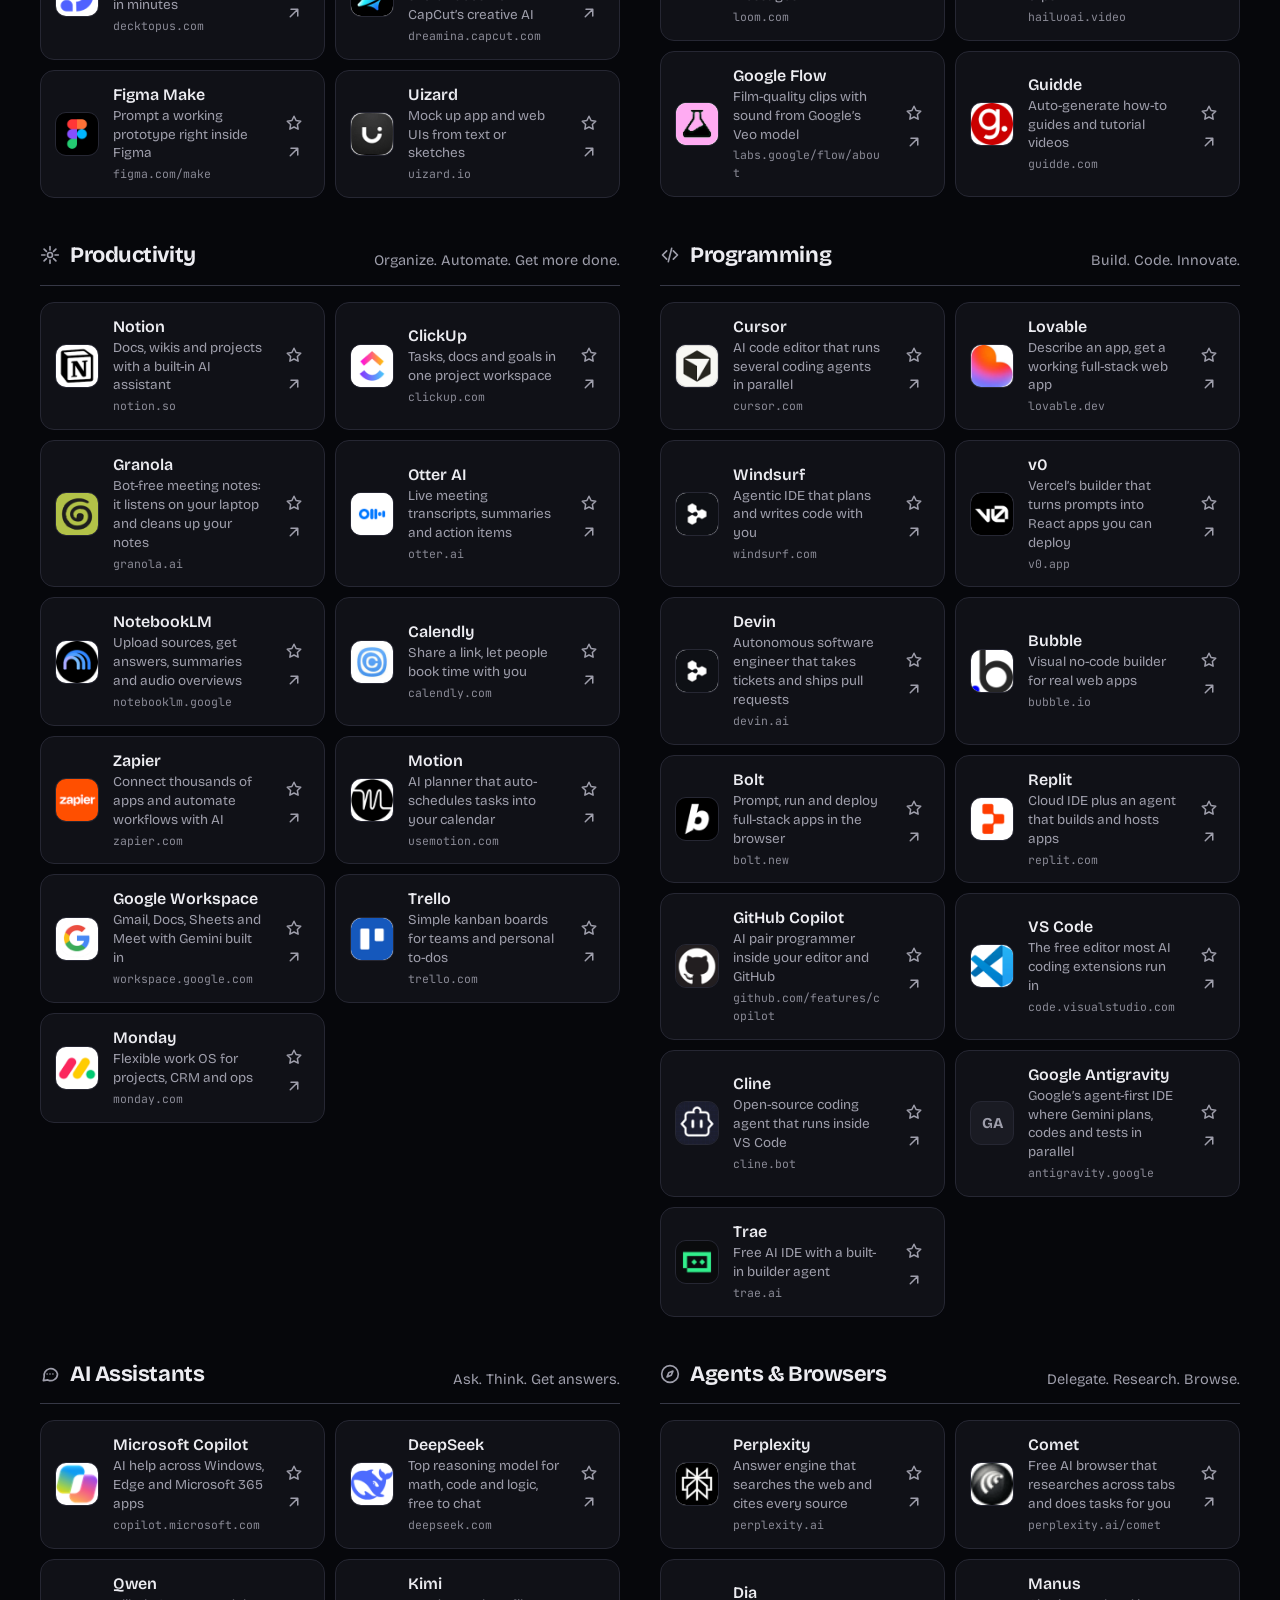
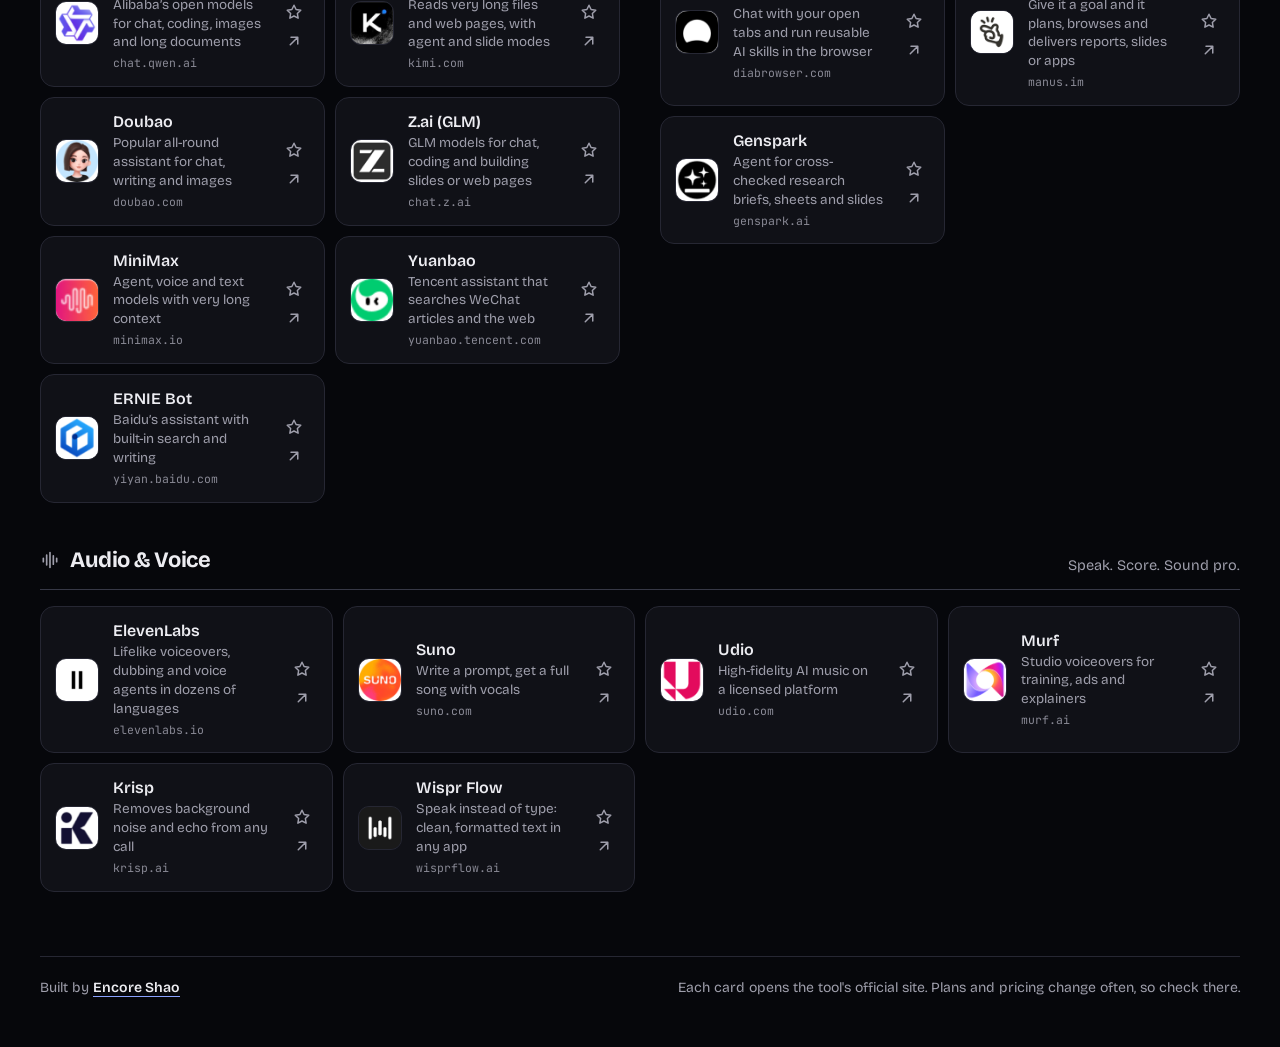
==== commit 6dfd6715: "Change header GitHub button label to Star" ====
--- a/src/index.html
+++ b/src/index.html
@@ -30,7 +30,7 @@
         <a href="./" aria-current="page">Tools</a>
         <a href="new.html">New<span class="badge-n" id="new-count" hidden></span></a>
       </nav>
-      <a class="gh-star" href="https://github.com/encoreshao/ai-tools" target="_blank" rel="noopener" aria-label="Starred on GitHub: encoreshao/ai-tools" title="Starred on GitHub"><svg viewBox="0 0 24 24" aria-hidden="true"><path d="M12 2.6l2.9 5.9 6.5.9-4.7 4.6 1.1 6.5L12 17.4l-5.8 3.1 1.1-6.5L2.6 9.4l6.5-.9z" fill="currentColor" stroke="currentColor" stroke-width="1.4" stroke-linejoin="round"/></svg><span>Starred</span></a>
+      <a class="gh-star" href="https://github.com/encoreshao/ai-tools" target="_blank" rel="noopener" aria-label="Star encoreshao/ai-tools on GitHub" title="Star on GitHub"><svg viewBox="0 0 24 24" aria-hidden="true"><path d="M12 2.6l2.9 5.9 6.5.9-4.7 4.6 1.1 6.5L12 17.4l-5.8 3.1 1.1-6.5L2.6 9.4l6.5-.9z" fill="currentColor" stroke="currentColor" stroke-width="1.4" stroke-linejoin="round"/></svg><span>Star</span></a>
     </div>
   </header>
 
